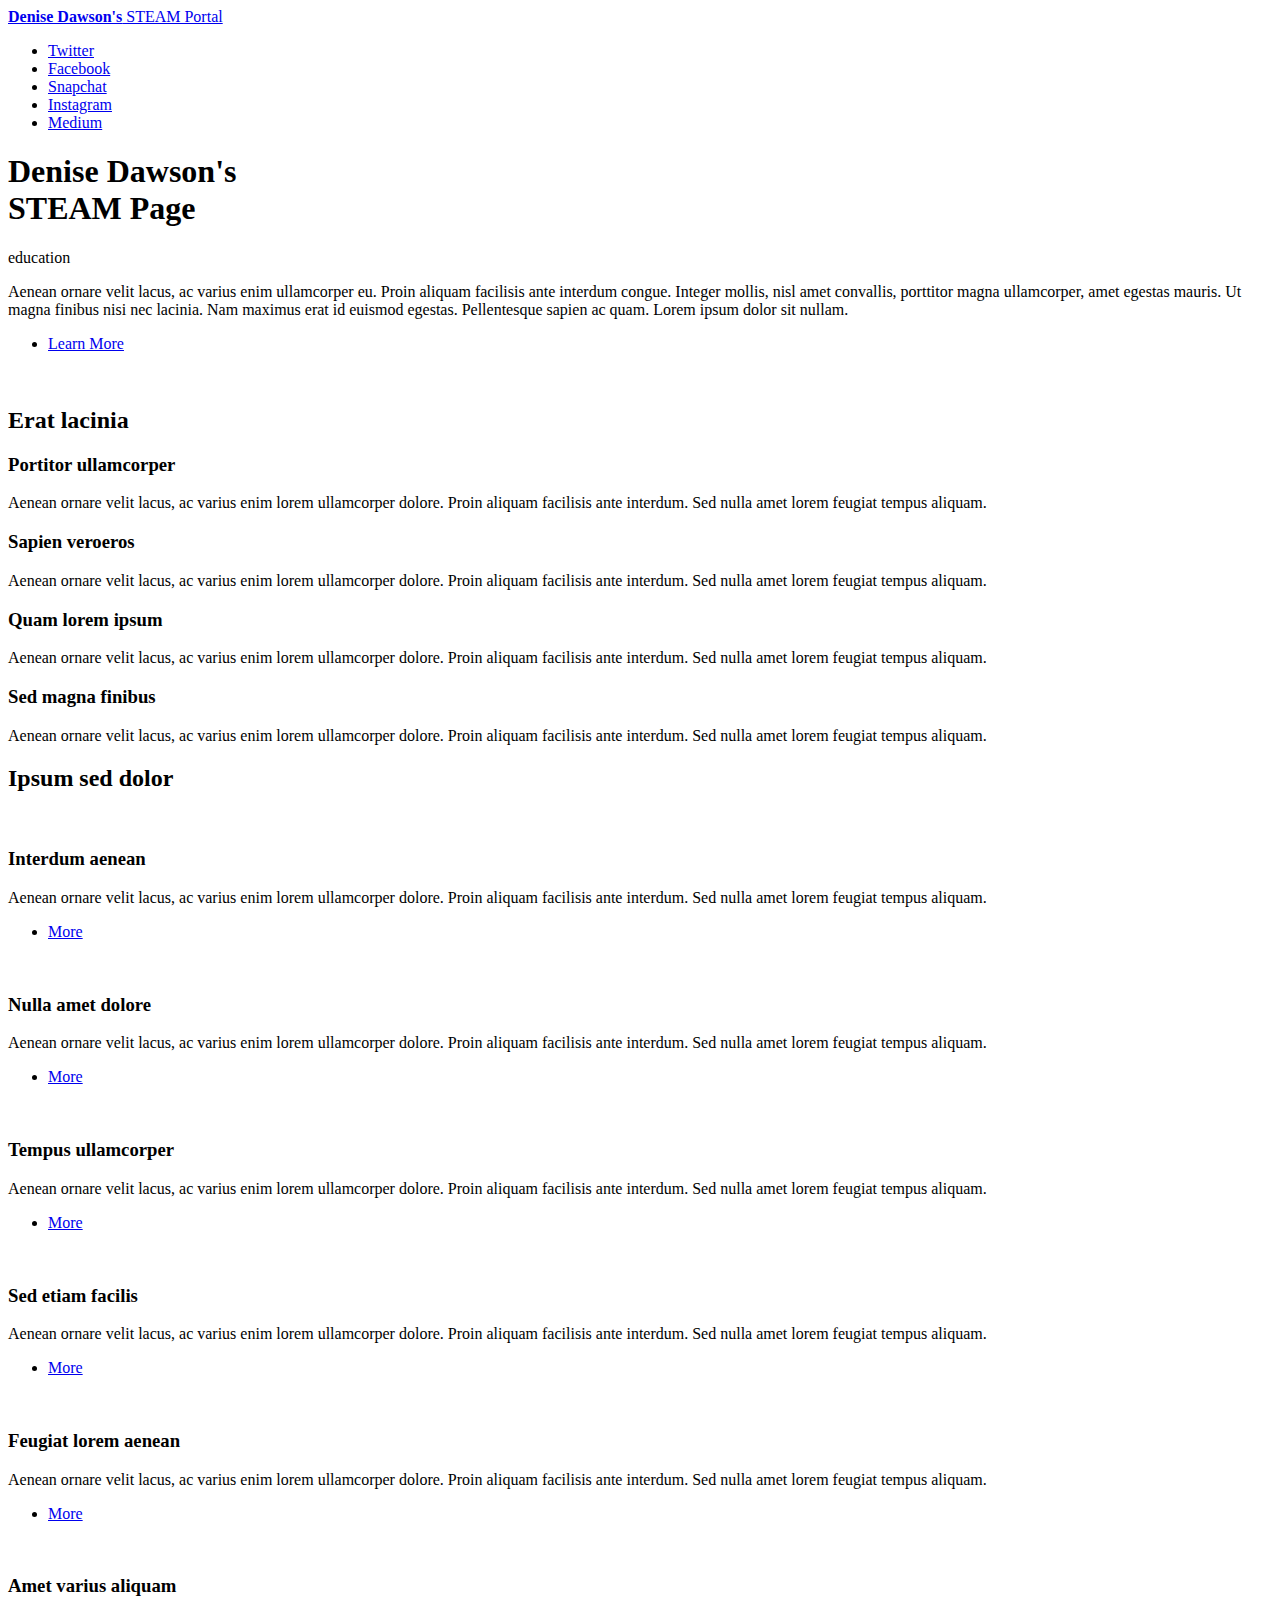
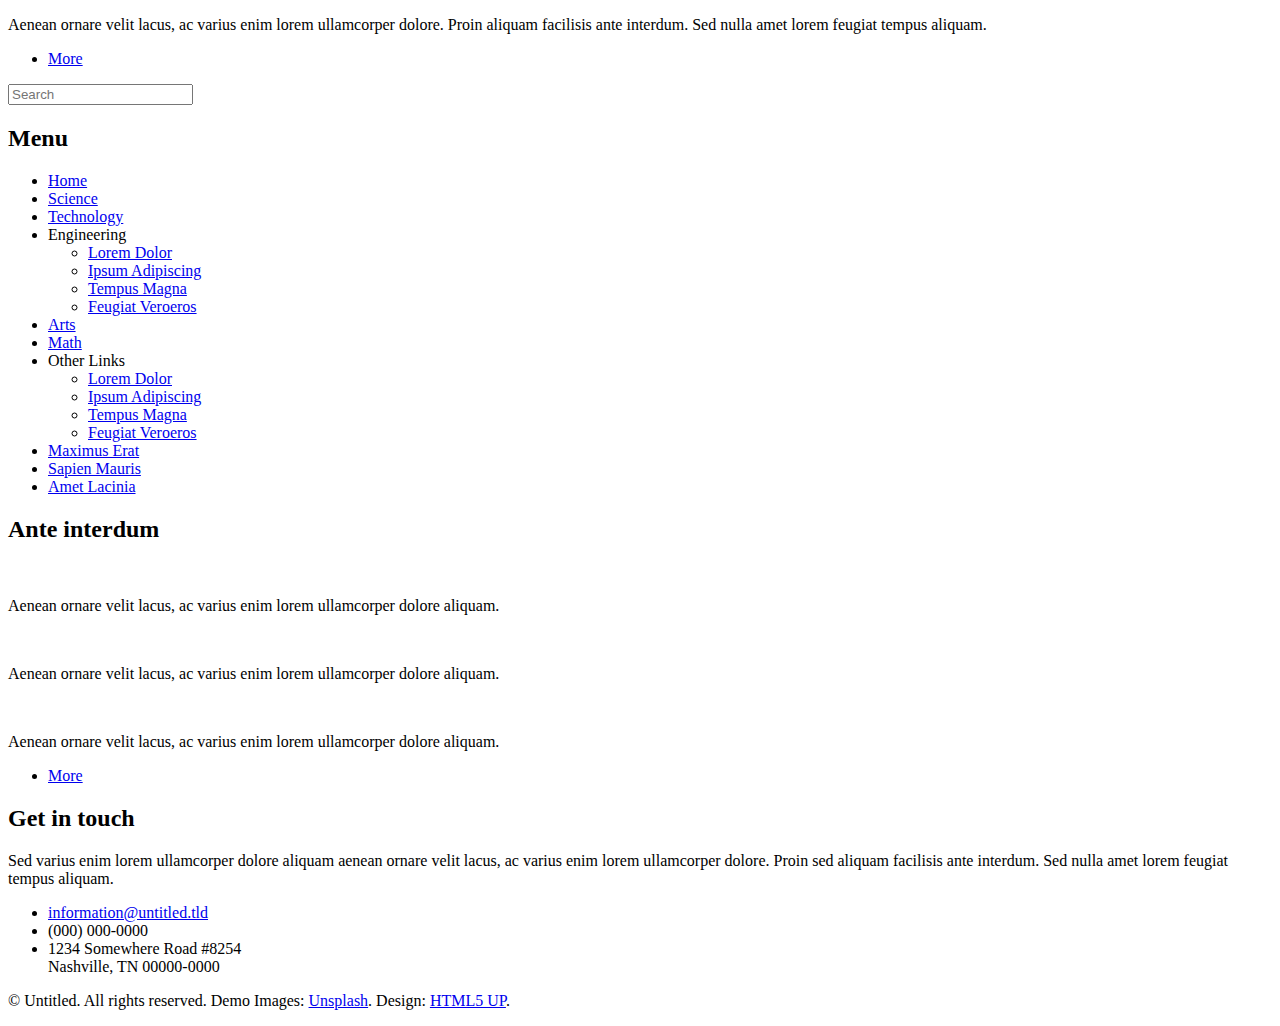
==== index.html @ d497bf51 "Add files via upload" ====
<!DOCTYPE HTML>
<!--
	Editorial by HTML5 UP
	html5up.net | @ajlkn
	Free for personal and commercial use under the CCA 3.0 license (html5up.net/license)
-->
<html>
	<head>
		<title>STEAM Learning Center</title>
		<meta charset="utf-8" />
		<meta name="viewport" content="width=device-width, initial-scale=1, user-scalable=no" />
		<link rel="stylesheet" href="assets/css/main.css" />
	</head>
	<body class="is-preload">

		<!-- Wrapper -->
			<div id="wrapper">

				<!-- Main -->
					<div id="main">
						<div class="inner">

							<!-- Header -->
								<header id="header">
									<a href="index.html" class="logo"><strong>Denise Dawson's</strong> STEAM Portal</a>
									<ul class="icons">
										<li><a href="#" class="icon brands fa-twitter"><span class="label">Twitter</span></a></li>
										<li><a href="#" class="icon brands fa-facebook-f"><span class="label">Facebook</span></a></li>
										<li><a href="#" class="icon brands fa-snapchat-ghost"><span class="label">Snapchat</span></a></li>
										<li><a href="#" class="icon brands fa-instagram"><span class="label">Instagram</span></a></li>
										<li><a href="#" class="icon brands fa-medium-m"><span class="label">Medium</span></a></li>
									</ul>
								</header>

							<!-- Banner -->
								<section id="banner">
									<div class="content">
										<header>
											<h1>Denise Dawson's<br />
											STEAM Page</h1>
											<p>education</p>
										</header>
										<p>Aenean ornare velit lacus, ac varius enim ullamcorper eu. Proin aliquam facilisis ante interdum congue. Integer mollis, nisl amet convallis, porttitor magna ullamcorper, amet egestas mauris. Ut magna finibus nisi nec lacinia. Nam maximus erat id euismod egestas. Pellentesque sapien ac quam. Lorem ipsum dolor sit nullam.</p>
										<ul class="actions">
											<li><a href="#" class="button big">Learn More</a></li>
										</ul>
									</div>
									<span class="image object">
										<img src="images/pic10.jpg" alt="" />
									</span>
								</section>

							<!-- Section -->
								<section>
									<header class="major">
										<h2>Erat lacinia</h2>
									</header>
									<div class="features">
										<article>
											<span class="icon fa-gem"></span>
											<div class="content">
												<h3>Portitor ullamcorper</h3>
												<p>Aenean ornare velit lacus, ac varius enim lorem ullamcorper dolore. Proin aliquam facilisis ante interdum. Sed nulla amet lorem feugiat tempus aliquam.</p>
											</div>
										</article>
										<article>
											<span class="icon solid fa-paper-plane"></span>
											<div class="content">
												<h3>Sapien veroeros</h3>
												<p>Aenean ornare velit lacus, ac varius enim lorem ullamcorper dolore. Proin aliquam facilisis ante interdum. Sed nulla amet lorem feugiat tempus aliquam.</p>
											</div>
										</article>
										<article>
											<span class="icon solid fa-rocket"></span>
											<div class="content">
												<h3>Quam lorem ipsum</h3>
												<p>Aenean ornare velit lacus, ac varius enim lorem ullamcorper dolore. Proin aliquam facilisis ante interdum. Sed nulla amet lorem feugiat tempus aliquam.</p>
											</div>
										</article>
										<article>
											<span class="icon solid fa-signal"></span>
											<div class="content">
												<h3>Sed magna finibus</h3>
												<p>Aenean ornare velit lacus, ac varius enim lorem ullamcorper dolore. Proin aliquam facilisis ante interdum. Sed nulla amet lorem feugiat tempus aliquam.</p>
											</div>
										</article>
									</div>
								</section>

							<!-- Section -->
								<section>
									<header class="major">
										<h2>Ipsum sed dolor</h2>
									</header>
									<div class="posts">
										<article>
											<a href="#" class="image"><img src="images/pic01.jpg" alt="" /></a>
											<h3>Interdum aenean</h3>
											<p>Aenean ornare velit lacus, ac varius enim lorem ullamcorper dolore. Proin aliquam facilisis ante interdum. Sed nulla amet lorem feugiat tempus aliquam.</p>
											<ul class="actions">
												<li><a href="#" class="button">More</a></li>
											</ul>
										</article>
										<article>
											<a href="#" class="image"><img src="images/pic02.jpg" alt="" /></a>
											<h3>Nulla amet dolore</h3>
											<p>Aenean ornare velit lacus, ac varius enim lorem ullamcorper dolore. Proin aliquam facilisis ante interdum. Sed nulla amet lorem feugiat tempus aliquam.</p>
											<ul class="actions">
												<li><a href="#" class="button">More</a></li>
											</ul>
										</article>
										<article>
											<a href="#" class="image"><img src="images/pic03.jpg" alt="" /></a>
											<h3>Tempus ullamcorper</h3>
											<p>Aenean ornare velit lacus, ac varius enim lorem ullamcorper dolore. Proin aliquam facilisis ante interdum. Sed nulla amet lorem feugiat tempus aliquam.</p>
											<ul class="actions">
												<li><a href="#" class="button">More</a></li>
											</ul>
										</article>
										<article>
											<a href="#" class="image"><img src="images/pic04.jpg" alt="" /></a>
											<h3>Sed etiam facilis</h3>
											<p>Aenean ornare velit lacus, ac varius enim lorem ullamcorper dolore. Proin aliquam facilisis ante interdum. Sed nulla amet lorem feugiat tempus aliquam.</p>
											<ul class="actions">
												<li><a href="#" class="button">More</a></li>
											</ul>
										</article>
										<article>
											<a href="#" class="image"><img src="images/pic05.jpg" alt="" /></a>
											<h3>Feugiat lorem aenean</h3>
											<p>Aenean ornare velit lacus, ac varius enim lorem ullamcorper dolore. Proin aliquam facilisis ante interdum. Sed nulla amet lorem feugiat tempus aliquam.</p>
											<ul class="actions">
												<li><a href="#" class="button">More</a></li>
											</ul>
										</article>
										<article>
											<a href="#" class="image"><img src="images/pic06.jpg" alt="" /></a>
											<h3>Amet varius aliquam</h3>
											<p>Aenean ornare velit lacus, ac varius enim lorem ullamcorper dolore. Proin aliquam facilisis ante interdum. Sed nulla amet lorem feugiat tempus aliquam.</p>
											<ul class="actions">
												<li><a href="#" class="button">More</a></li>
											</ul>
										</article>
									</div>
								</section>

						</div>
					</div>

				<!-- Sidebar -->
					<div id="sidebar">
						<div class="inner">

							<!-- Search -->
								<section id="search" class="alt">
									<form method="post" action="#">
										<input type="text" name="query" id="query" placeholder="Search" />
									</form>
								</section>

							<!-- Menu -->
								<nav id="menu">
									<header class="major">
										<h2>Menu</h2>
									</header>
									<ul>
										<li><a href="index.html">Home</a></li>
										<li><a href="generic.html">Science</a></li>
										<li><a href="elements.html">Technology</a></li>
										<li>
											<span class="opener">Engineering</span>
											<ul>
												<li><a href="#">Lorem Dolor</a></li>
												<li><a href="#">Ipsum Adipiscing</a></li>
												<li><a href="#">Tempus Magna</a></li>
												<li><a href="#">Feugiat Veroeros</a></li>
											</ul>
										</li>
										<li><a href="#">Arts</a></li>
										<li><a href="#">Math</a></li>
										<li>
											<span class="opener">Other Links</span>
											<ul>
												<li><a href="#">Lorem Dolor</a></li>
												<li><a href="#">Ipsum Adipiscing</a></li>
												<li><a href="#">Tempus Magna</a></li>
												<li><a href="#">Feugiat Veroeros</a></li>
											</ul>
										</li>
										<li><a href="#">Maximus Erat</a></li>
										<li><a href="#">Sapien Mauris</a></li>
										<li><a href="#">Amet Lacinia</a></li>
									</ul>
								</nav>

							<!-- Section -->
								<section>
									<header class="major">
										<h2>Ante interdum</h2>
									</header>
									<div class="mini-posts">
										<article>
											<a href="#" class="image"><img src="images/pic07.jpg" alt="" /></a>
											<p>Aenean ornare velit lacus, ac varius enim lorem ullamcorper dolore aliquam.</p>
										</article>
										<article>
											<a href="#" class="image"><img src="images/pic08.jpg" alt="" /></a>
											<p>Aenean ornare velit lacus, ac varius enim lorem ullamcorper dolore aliquam.</p>
										</article>
										<article>
											<a href="#" class="image"><img src="images/pic09.jpg" alt="" /></a>
											<p>Aenean ornare velit lacus, ac varius enim lorem ullamcorper dolore aliquam.</p>
										</article>
									</div>
									<ul class="actions">
										<li><a href="#" class="button">More</a></li>
									</ul>
								</section>

							<!-- Section -->
								<section>
									<header class="major">
										<h2>Get in touch</h2>
									</header>
									<p>Sed varius enim lorem ullamcorper dolore aliquam aenean ornare velit lacus, ac varius enim lorem ullamcorper dolore. Proin sed aliquam facilisis ante interdum. Sed nulla amet lorem feugiat tempus aliquam.</p>
									<ul class="contact">
										<li class="icon solid fa-envelope"><a href="#">information@untitled.tld</a></li>
										<li class="icon solid fa-phone">(000) 000-0000</li>
										<li class="icon solid fa-home">1234 Somewhere Road #8254<br />
										Nashville, TN 00000-0000</li>
									</ul>
								</section>

							<!-- Footer -->
								<footer id="footer">
									<p class="copyright">&copy; Untitled. All rights reserved. Demo Images: <a href="https://unsplash.com">Unsplash</a>. Design: <a href="https://html5up.net">HTML5 UP</a>.</p>
								</footer>

						</div>
					</div>

			</div>

		<!-- Scripts -->
			<script src="assets/js/jquery.min.js"></script>
			<script src="assets/js/browser.min.js"></script>
			<script src="assets/js/breakpoints.min.js"></script>
			<script src="assets/js/util.js"></script>
			<script src="assets/js/main.js"></script>

	</body>
</html>
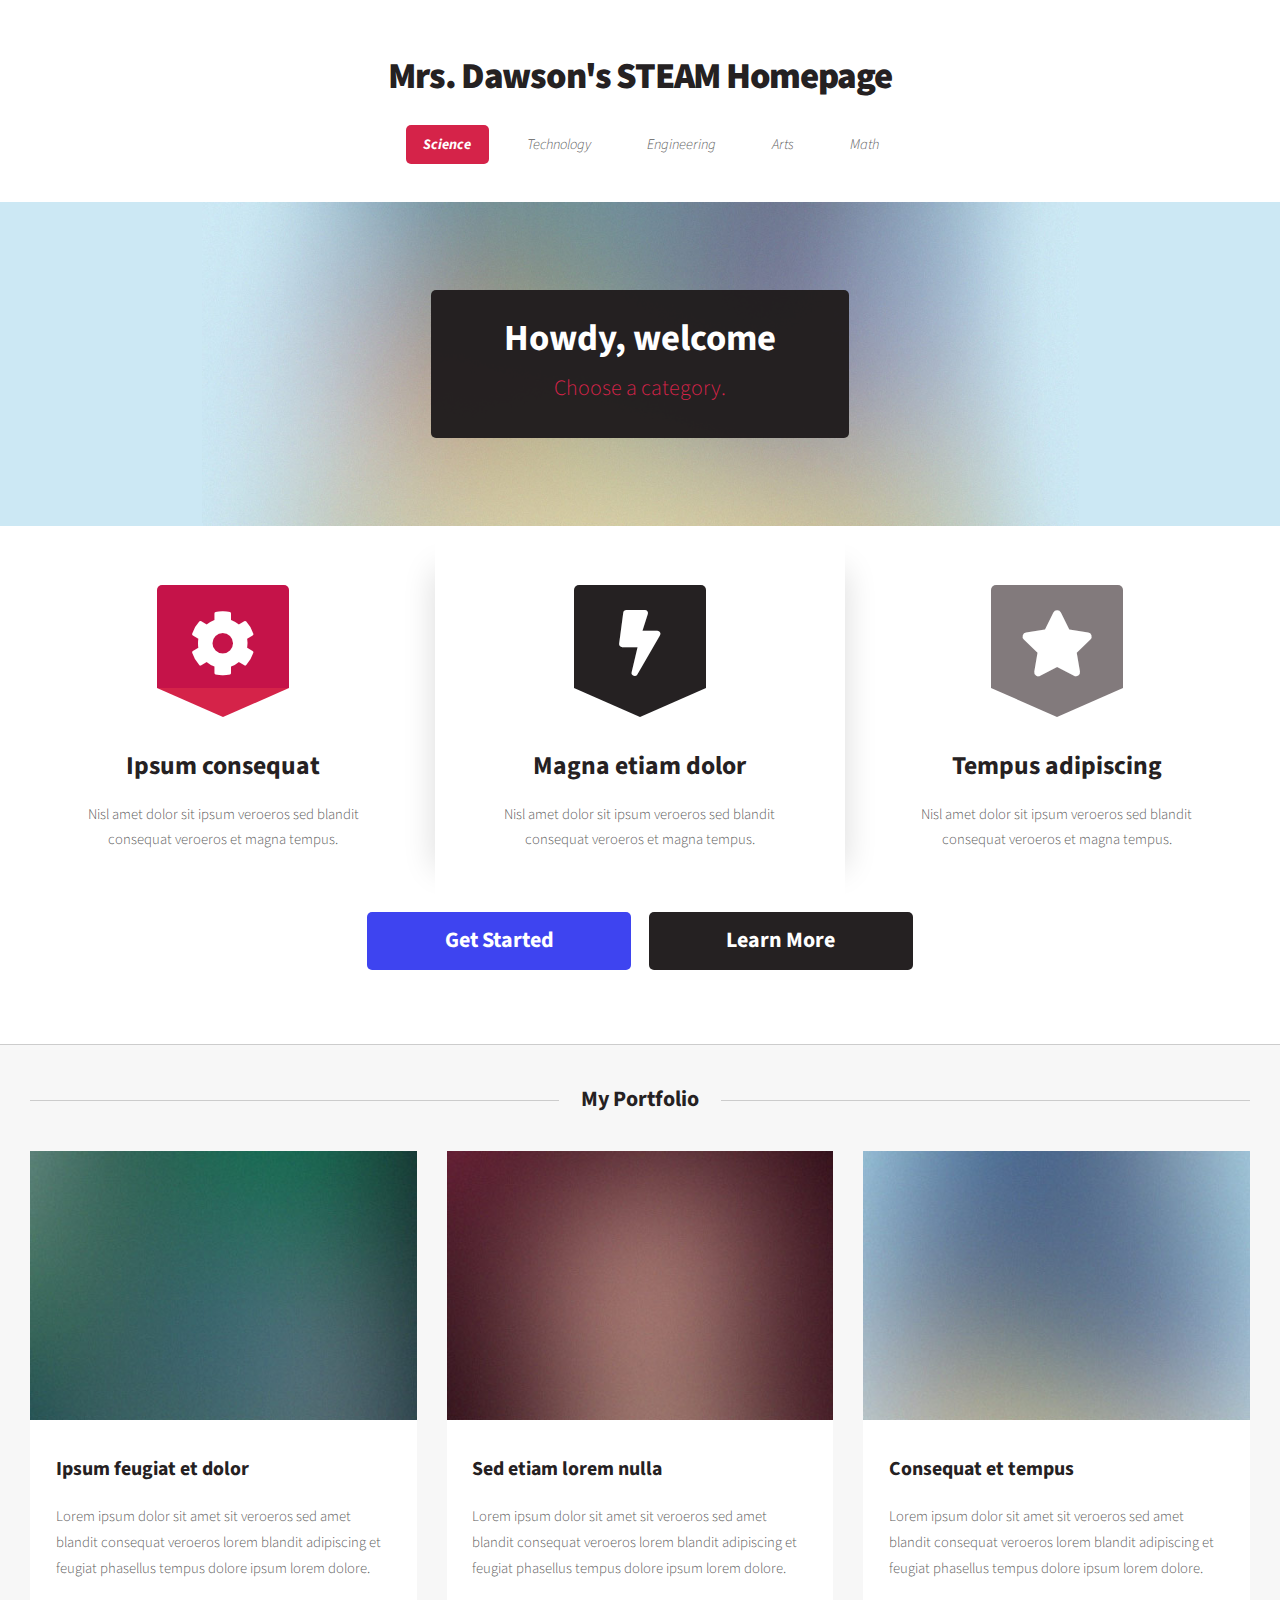
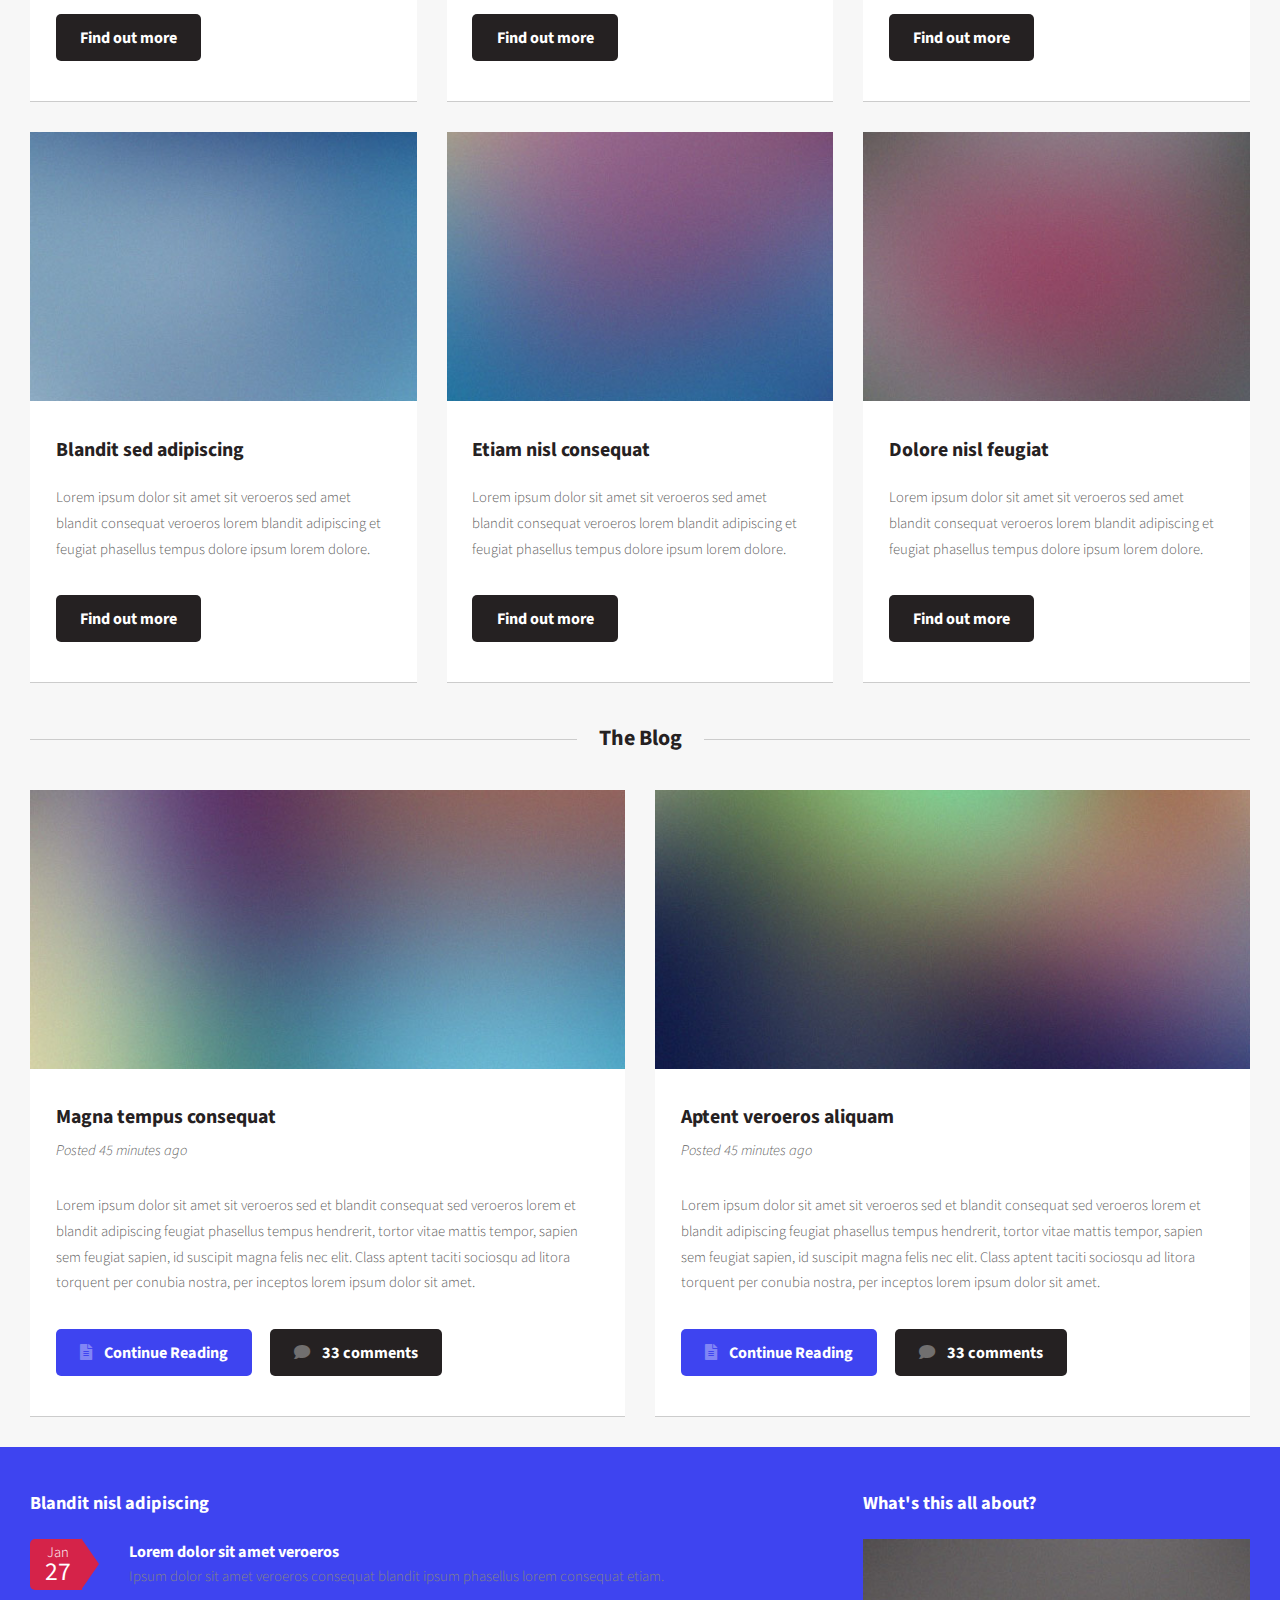
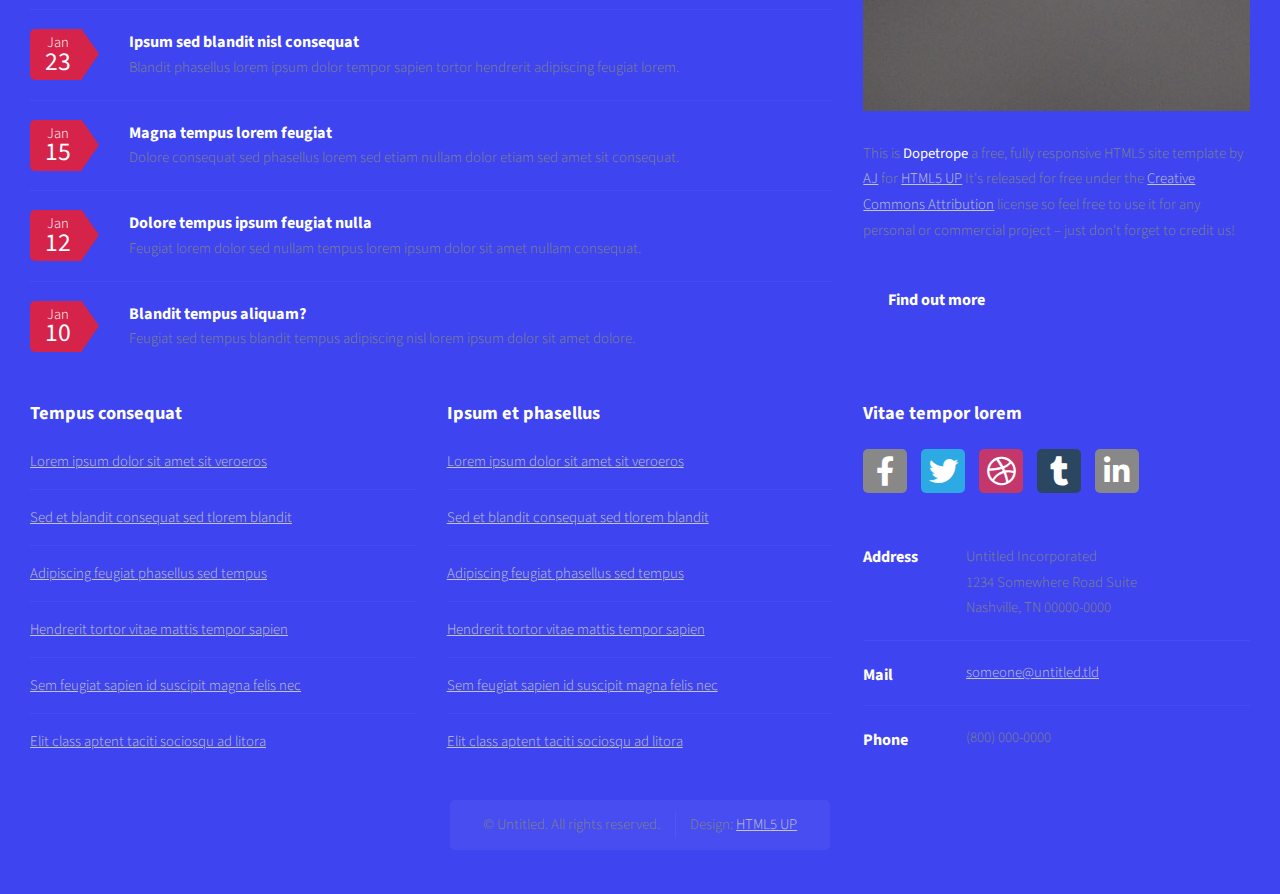
==== commit d71c97f2: "initial commit" ====
--- a/index.html
+++ b/index.html
@@ -1,248 +1,388 @@
 <!DOCTYPE HTML>
 <!--
-	Editorial by HTML5 UP
+	Dopetrope by HTML5 UP
 	html5up.net | @ajlkn
 	Free for personal and commercial use under the CCA 3.0 license (html5up.net/license)
 -->
 <html>
 	<head>
-		<title>STEAM Learning Center</title>
+		<title>Mrs. Dawson's STEAM Page</title>
 		<meta charset="utf-8" />
 		<meta name="viewport" content="width=device-width, initial-scale=1, user-scalable=no" />
 		<link rel="stylesheet" href="assets/css/main.css" />
 	</head>
-	<body class="is-preload">
-
-		<!-- Wrapper -->
-			<div id="wrapper">
-
-				<!-- Main -->
-					<div id="main">
-						<div class="inner">
-
-							<!-- Header -->
-								<header id="header">
-									<a href="index.html" class="logo"><strong>Denise Dawson's</strong> STEAM Portal</a>
-									<ul class="icons">
-										<li><a href="#" class="icon brands fa-twitter"><span class="label">Twitter</span></a></li>
-										<li><a href="#" class="icon brands fa-facebook-f"><span class="label">Facebook</span></a></li>
-										<li><a href="#" class="icon brands fa-snapchat-ghost"><span class="label">Snapchat</span></a></li>
-										<li><a href="#" class="icon brands fa-instagram"><span class="label">Instagram</span></a></li>
-										<li><a href="#" class="icon brands fa-medium-m"><span class="label">Medium</span></a></li>
-									</ul>
-								</header>
-
-							<!-- Banner -->
-								<section id="banner">
-									<div class="content">
+	<body class="homepage is-preload">
+		<div id="page-wrapper">
+
+			<!-- Header -->
+				<section id="header">
+
+					<!-- Logo -->
+						<h1><a href="index.html">Mrs. Dawson's STEAM Homepage</a></h1>
+
+					<!-- Nav -->
+						<nav id="nav">
+							<ul>
+								<li class="current"><a href="index.html">Science</a></li>
+								<li>
+									<a href="#">Technology</a>
+									<ul>
+										<li><a href="#">Lorem ipsum dolor</a></li>
+										<li><a href="#">Magna phasellus</a></li>
+										<li><a href="#">Etiam dolore nisl</a></li>
+										<li>
+											<a href="#">Phasellus consequat</a>
+											<ul>
+												<li><a href="#">Magna phasellus</a></li>
+												<li><a href="#">Etiam dolore nisl</a></li>
+												<li><a href="#">Veroeros feugiat</a></li>
+												<li><a href="#">Nisl sed aliquam</a></li>
+												<li><a href="#">Dolore adipiscing</a></li>
+											</ul>
+										</li>
+										<li><a href="#">Veroeros feugiat</a></li>
+									</ul>
+								</li>
+								<li><a href="left-sidebar.html">Engineering</a></li>
+								<li><a href="right-sidebar.html">Arts</a></li>
+								<li><a href="no-sidebar.html">Math</a></li>
+							</ul>
+						</nav>
+
+					<!-- Banner -->
+						<section id="banner">
+							<header>
+								<h2>Howdy, welcome</h2>
+								<p>Choose a category.</p>
+							</header>
+						</section>
+
+					<!-- Intro -->
+						<section id="intro" class="container">
+							<div class="row">
+								<div class="col-4 col-12-medium">
+									<section class="first">
+										<i class="icon solid featured fa-cog"></i>
 										<header>
-											<h1>Denise Dawson's<br />
-											STEAM Page</h1>
-											<p>education</p>
-										</header>
-										<p>Aenean ornare velit lacus, ac varius enim ullamcorper eu. Proin aliquam facilisis ante interdum congue. Integer mollis, nisl amet convallis, porttitor magna ullamcorper, amet egestas mauris. Ut magna finibus nisi nec lacinia. Nam maximus erat id euismod egestas. Pellentesque sapien ac quam. Lorem ipsum dolor sit nullam.</p>
+											<h2>Ipsum consequat</h2>
+										</header>
+										<p>Nisl amet dolor sit ipsum veroeros sed blandit consequat veroeros et magna tempus.</p>
+									</section>
+								</div>
+								<div class="col-4 col-12-medium">
+									<section class="middle">
+										<i class="icon solid featured alt fa-bolt"></i>
+										<header>
+											<h2>Magna etiam dolor</h2>
+										</header>
+										<p>Nisl amet dolor sit ipsum veroeros sed blandit consequat veroeros et magna tempus.</p>
+									</section>
+								</div>
+								<div class="col-4 col-12-medium">
+									<section class="last">
+										<i class="icon solid featured alt2 fa-star"></i>
+										<header>
+											<h2>Tempus adipiscing</h2>
+										</header>
+										<p>Nisl amet dolor sit ipsum veroeros sed blandit consequat veroeros et magna tempus.</p>
+									</section>
+								</div>
+							</div>
+							<footer>
+								<ul class="actions">
+									<li><a href="#" class="button large">Get Started</a></li>
+									<li><a href="#" class="button alt large">Learn More</a></li>
+								</ul>
+							</footer>
+						</section>
+
+				</section>
+
+			<!-- Main -->
+				<section id="main">
+					<div class="container">
+						<div class="row">
+							<div class="col-12">
+
+								<!-- Portfolio -->
+									<section>
+										<header class="major">
+											<h2>My Portfolio</h2>
+										</header>
+										<div class="row">
+											<div class="col-4 col-6-medium col-12-small">
+												<section class="box">
+													<a href="#" class="image featured"><img src="images/pic02.jpg" alt="" /></a>
+													<header>
+														<h3>Ipsum feugiat et dolor</h3>
+													</header>
+													<p>Lorem ipsum dolor sit amet sit veroeros sed amet blandit consequat veroeros lorem blandit adipiscing et feugiat phasellus tempus dolore ipsum lorem dolore.</p>
+													<footer>
+														<ul class="actions">
+															<li><a href="#" class="button alt">Find out more</a></li>
+														</ul>
+													</footer>
+												</section>
+											</div>
+											<div class="col-4 col-6-medium col-12-small">
+												<section class="box">
+													<a href="#" class="image featured"><img src="images/pic03.jpg" alt="" /></a>
+													<header>
+														<h3>Sed etiam lorem nulla</h3>
+													</header>
+													<p>Lorem ipsum dolor sit amet sit veroeros sed amet blandit consequat veroeros lorem blandit adipiscing et feugiat phasellus tempus dolore ipsum lorem dolore.</p>
+													<footer>
+														<ul class="actions">
+															<li><a href="#" class="button alt">Find out more</a></li>
+														</ul>
+													</footer>
+												</section>
+											</div>
+											<div class="col-4 col-6-medium col-12-small">
+												<section class="box">
+													<a href="#" class="image featured"><img src="images/pic04.jpg" alt="" /></a>
+													<header>
+														<h3>Consequat et tempus</h3>
+													</header>
+													<p>Lorem ipsum dolor sit amet sit veroeros sed amet blandit consequat veroeros lorem blandit adipiscing et feugiat phasellus tempus dolore ipsum lorem dolore.</p>
+													<footer>
+														<ul class="actions">
+															<li><a href="#" class="button alt">Find out more</a></li>
+														</ul>
+													</footer>
+												</section>
+											</div>
+											<div class="col-4 col-6-medium col-12-small">
+												<section class="box">
+													<a href="#" class="image featured"><img src="images/pic05.jpg" alt="" /></a>
+													<header>
+														<h3>Blandit sed adipiscing</h3>
+													</header>
+													<p>Lorem ipsum dolor sit amet sit veroeros sed amet blandit consequat veroeros lorem blandit adipiscing et feugiat phasellus tempus dolore ipsum lorem dolore.</p>
+													<footer>
+														<ul class="actions">
+															<li><a href="#" class="button alt">Find out more</a></li>
+														</ul>
+													</footer>
+												</section>
+											</div>
+											<div class="col-4 col-6-medium col-12-small">
+												<section class="box">
+													<a href="#" class="image featured"><img src="images/pic06.jpg" alt="" /></a>
+													<header>
+														<h3>Etiam nisl consequat</h3>
+													</header>
+													<p>Lorem ipsum dolor sit amet sit veroeros sed amet blandit consequat veroeros lorem blandit adipiscing et feugiat phasellus tempus dolore ipsum lorem dolore.</p>
+													<footer>
+														<ul class="actions">
+															<li><a href="#" class="button alt">Find out more</a></li>
+														</ul>
+													</footer>
+												</section>
+											</div>
+											<div class="col-4 col-6-medium col-12-small">
+												<section class="box">
+													<a href="#" class="image featured"><img src="images/pic07.jpg" alt="" /></a>
+													<header>
+														<h3>Dolore nisl feugiat</h3>
+													</header>
+													<p>Lorem ipsum dolor sit amet sit veroeros sed amet blandit consequat veroeros lorem blandit adipiscing et feugiat phasellus tempus dolore ipsum lorem dolore.</p>
+													<footer>
+														<ul class="actions">
+															<li><a href="#" class="button alt">Find out more</a></li>
+														</ul>
+													</footer>
+												</section>
+											</div>
+										</div>
+									</section>
+
+							</div>
+							<div class="col-12">
+
+								<!-- Blog -->
+									<section>
+										<header class="major">
+											<h2>The Blog</h2>
+										</header>
+										<div class="row">
+											<div class="col-6 col-12-small">
+												<section class="box">
+													<a href="#" class="image featured"><img src="images/pic08.jpg" alt="" /></a>
+													<header>
+														<h3>Magna tempus consequat</h3>
+														<p>Posted 45 minutes ago</p>
+													</header>
+													<p>Lorem ipsum dolor sit amet sit veroeros sed et blandit consequat sed veroeros lorem et blandit adipiscing feugiat phasellus tempus hendrerit, tortor vitae mattis tempor, sapien sem feugiat sapien, id suscipit magna felis nec elit. Class aptent taciti sociosqu ad litora torquent per conubia nostra, per inceptos lorem ipsum dolor sit amet.</p>
+													<footer>
+														<ul class="actions">
+															<li><a href="#" class="button icon solid fa-file-alt">Continue Reading</a></li>
+															<li><a href="#" class="button alt icon solid fa-comment">33 comments</a></li>
+														</ul>
+													</footer>
+												</section>
+											</div>
+											<div class="col-6 col-12-small">
+												<section class="box">
+													<a href="#" class="image featured"><img src="images/pic09.jpg" alt="" /></a>
+													<header>
+														<h3>Aptent veroeros aliquam</h3>
+														<p>Posted 45 minutes ago</p>
+													</header>
+													<p>Lorem ipsum dolor sit amet sit veroeros sed et blandit consequat sed veroeros lorem et blandit adipiscing feugiat phasellus tempus hendrerit, tortor vitae mattis tempor, sapien sem feugiat sapien, id suscipit magna felis nec elit. Class aptent taciti sociosqu ad litora torquent per conubia nostra, per inceptos lorem ipsum dolor sit amet.</p>
+													<footer>
+														<ul class="actions">
+															<li><a href="#" class="button icon solid fa-file-alt">Continue Reading</a></li>
+															<li><a href="#" class="button alt icon solid fa-comment">33 comments</a></li>
+														</ul>
+													</footer>
+												</section>
+											</div>
+										</div>
+									</section>
+
+							</div>
+						</div>
+					</div>
+				</section>
+
+			<!-- Footer -->
+				<section id="footer">
+					<div class="container">
+						<div class="row">
+							<div class="col-8 col-12-medium">
+								<section>
+									<header>
+										<h2>Blandit nisl adipiscing</h2>
+									</header>
+									<ul class="dates">
+										<li>
+											<span class="date">Jan <strong>27</strong></span>
+											<h3><a href="#">Lorem dolor sit amet veroeros</a></h3>
+											<p>Ipsum dolor sit amet veroeros consequat blandit ipsum phasellus lorem consequat etiam.</p>
+										</li>
+										<li>
+											<span class="date">Jan <strong>23</strong></span>
+											<h3><a href="#">Ipsum sed blandit nisl consequat</a></h3>
+											<p>Blandit phasellus lorem ipsum dolor tempor sapien tortor hendrerit adipiscing feugiat lorem.</p>
+										</li>
+										<li>
+											<span class="date">Jan <strong>15</strong></span>
+											<h3><a href="#">Magna tempus lorem feugiat</a></h3>
+											<p>Dolore consequat sed phasellus lorem sed etiam nullam dolor etiam sed amet sit consequat.</p>
+										</li>
+										<li>
+											<span class="date">Jan <strong>12</strong></span>
+											<h3><a href="#">Dolore tempus ipsum feugiat nulla</a></h3>
+											<p>Feugiat lorem dolor sed nullam tempus lorem ipsum dolor sit amet nullam consequat.</p>
+										</li>
+										<li>
+											<span class="date">Jan <strong>10</strong></span>
+											<h3><a href="#">Blandit tempus aliquam?</a></h3>
+											<p>Feugiat sed tempus blandit tempus adipiscing nisl lorem ipsum dolor sit amet dolore.</p>
+										</li>
+									</ul>
+								</section>
+							</div>
+							<div class="col-4 col-12-medium">
+								<section>
+									<header>
+										<h2>What's this all about?</h2>
+									</header>
+									<a href="#" class="image featured"><img src="images/pic10.jpg" alt="" /></a>
+									<p>
+										This is <strong>Dopetrope</strong> a free, fully responsive HTML5 site template by
+										<a href="http://twitter.com/ajlkn">AJ</a> for <a href="http://html5up.net/">HTML5 UP</a> It's released for free under
+										the <a href="http://html5up.net/license/">Creative Commons Attribution</a> license so feel free to use it for any personal or commercial project &ndash; just don't forget to credit us!
+									</p>
+									<footer>
 										<ul class="actions">
-											<li><a href="#" class="button big">Learn More</a></li>
+											<li><a href="#" class="button">Find out more</a></li>
+										</ul>
+									</footer>
+								</section>
+							</div>
+							<div class="col-4 col-6-medium col-12-small">
+								<section>
+									<header>
+										<h2>Tempus consequat</h2>
+									</header>
+									<ul class="divided">
+										<li><a href="#">Lorem ipsum dolor sit amet sit veroeros</a></li>
+										<li><a href="#">Sed et blandit consequat sed tlorem blandit</a></li>
+										<li><a href="#">Adipiscing feugiat phasellus sed tempus</a></li>
+										<li><a href="#">Hendrerit tortor vitae mattis tempor sapien</a></li>
+										<li><a href="#">Sem feugiat sapien id suscipit magna felis nec</a></li>
+										<li><a href="#">Elit class aptent taciti sociosqu ad litora</a></li>
+									</ul>
+								</section>
+							</div>
+							<div class="col-4 col-6-medium col-12-small">
+								<section>
+									<header>
+										<h2>Ipsum et phasellus</h2>
+									</header>
+									<ul class="divided">
+										<li><a href="#">Lorem ipsum dolor sit amet sit veroeros</a></li>
+										<li><a href="#">Sed et blandit consequat sed tlorem blandit</a></li>
+										<li><a href="#">Adipiscing feugiat phasellus sed tempus</a></li>
+										<li><a href="#">Hendrerit tortor vitae mattis tempor sapien</a></li>
+										<li><a href="#">Sem feugiat sapien id suscipit magna felis nec</a></li>
+										<li><a href="#">Elit class aptent taciti sociosqu ad litora</a></li>
+									</ul>
+								</section>
+							</div>
+							<div class="col-4 col-12-medium">
+								<section>
+									<header>
+										<h2>Vitae tempor lorem</h2>
+									</header>
+									<ul class="social">
+										<li><a class="icon brands fa-facebook-f" href="#"><span class="label">Facebook</span></a></li>
+										<li><a class="icon brands fa-twitter" href="#"><span class="label">Twitter</span></a></li>
+										<li><a class="icon brands fa-dribbble" href="#"><span class="label">Dribbble</span></a></li>
+										<li><a class="icon brands fa-tumblr" href="#"><span class="label">Tumblr</span></a></li>
+										<li><a class="icon brands fa-linkedin-in" href="#"><span class="label">LinkedIn</span></a></li>
+									</ul>
+									<ul class="contact">
+										<li>
+											<h3>Address</h3>
+											<p>
+												Untitled Incorporated<br />
+												1234 Somewhere Road Suite<br />
+												Nashville, TN 00000-0000
+											</p>
+										</li>
+										<li>
+											<h3>Mail</h3>
+											<p><a href="#">someone@untitled.tld</a></p>
+										</li>
+										<li>
+											<h3>Phone</h3>
+											<p>(800) 000-0000</p>
+										</li>
+									</ul>
+								</section>
+							</div>
+							<div class="col-12">
+
+								<!-- Copyright -->
+									<div id="copyright">
+										<ul class="links">
+											<li>&copy; Untitled. All rights reserved.</li><li>Design: <a href="http://html5up.net">HTML5 UP</a></li>
 										</ul>
 									</div>
-									<span class="image object">
-										<img src="images/pic10.jpg" alt="" />
-									</span>
-								</section>
-
-							<!-- Section -->
-								<section>
-									<header class="major">
-										<h2>Erat lacinia</h2>
-									</header>
-									<div class="features">
-										<article>
-											<span class="icon fa-gem"></span>
-											<div class="content">
-												<h3>Portitor ullamcorper</h3>
-												<p>Aenean ornare velit lacus, ac varius enim lorem ullamcorper dolore. Proin aliquam facilisis ante interdum. Sed nulla amet lorem feugiat tempus aliquam.</p>
-											</div>
-										</article>
-										<article>
-											<span class="icon solid fa-paper-plane"></span>
-											<div class="content">
-												<h3>Sapien veroeros</h3>
-												<p>Aenean ornare velit lacus, ac varius enim lorem ullamcorper dolore. Proin aliquam facilisis ante interdum. Sed nulla amet lorem feugiat tempus aliquam.</p>
-											</div>
-										</article>
-										<article>
-											<span class="icon solid fa-rocket"></span>
-											<div class="content">
-												<h3>Quam lorem ipsum</h3>
-												<p>Aenean ornare velit lacus, ac varius enim lorem ullamcorper dolore. Proin aliquam facilisis ante interdum. Sed nulla amet lorem feugiat tempus aliquam.</p>
-											</div>
-										</article>
-										<article>
-											<span class="icon solid fa-signal"></span>
-											<div class="content">
-												<h3>Sed magna finibus</h3>
-												<p>Aenean ornare velit lacus, ac varius enim lorem ullamcorper dolore. Proin aliquam facilisis ante interdum. Sed nulla amet lorem feugiat tempus aliquam.</p>
-											</div>
-										</article>
-									</div>
-								</section>
-
-							<!-- Section -->
-								<section>
-									<header class="major">
-										<h2>Ipsum sed dolor</h2>
-									</header>
-									<div class="posts">
-										<article>
-											<a href="#" class="image"><img src="images/pic01.jpg" alt="" /></a>
-											<h3>Interdum aenean</h3>
-											<p>Aenean ornare velit lacus, ac varius enim lorem ullamcorper dolore. Proin aliquam facilisis ante interdum. Sed nulla amet lorem feugiat tempus aliquam.</p>
-											<ul class="actions">
-												<li><a href="#" class="button">More</a></li>
-											</ul>
-										</article>
-										<article>
-											<a href="#" class="image"><img src="images/pic02.jpg" alt="" /></a>
-											<h3>Nulla amet dolore</h3>
-											<p>Aenean ornare velit lacus, ac varius enim lorem ullamcorper dolore. Proin aliquam facilisis ante interdum. Sed nulla amet lorem feugiat tempus aliquam.</p>
-											<ul class="actions">
-												<li><a href="#" class="button">More</a></li>
-											</ul>
-										</article>
-										<article>
-											<a href="#" class="image"><img src="images/pic03.jpg" alt="" /></a>
-											<h3>Tempus ullamcorper</h3>
-											<p>Aenean ornare velit lacus, ac varius enim lorem ullamcorper dolore. Proin aliquam facilisis ante interdum. Sed nulla amet lorem feugiat tempus aliquam.</p>
-											<ul class="actions">
-												<li><a href="#" class="button">More</a></li>
-											</ul>
-										</article>
-										<article>
-											<a href="#" class="image"><img src="images/pic04.jpg" alt="" /></a>
-											<h3>Sed etiam facilis</h3>
-											<p>Aenean ornare velit lacus, ac varius enim lorem ullamcorper dolore. Proin aliquam facilisis ante interdum. Sed nulla amet lorem feugiat tempus aliquam.</p>
-											<ul class="actions">
-												<li><a href="#" class="button">More</a></li>
-											</ul>
-										</article>
-										<article>
-											<a href="#" class="image"><img src="images/pic05.jpg" alt="" /></a>
-											<h3>Feugiat lorem aenean</h3>
-											<p>Aenean ornare velit lacus, ac varius enim lorem ullamcorper dolore. Proin aliquam facilisis ante interdum. Sed nulla amet lorem feugiat tempus aliquam.</p>
-											<ul class="actions">
-												<li><a href="#" class="button">More</a></li>
-											</ul>
-										</article>
-										<article>
-											<a href="#" class="image"><img src="images/pic06.jpg" alt="" /></a>
-											<h3>Amet varius aliquam</h3>
-											<p>Aenean ornare velit lacus, ac varius enim lorem ullamcorper dolore. Proin aliquam facilisis ante interdum. Sed nulla amet lorem feugiat tempus aliquam.</p>
-											<ul class="actions">
-												<li><a href="#" class="button">More</a></li>
-											</ul>
-										</article>
-									</div>
-								</section>
-
+
+							</div>
 						</div>
 					</div>
-
-				<!-- Sidebar -->
-					<div id="sidebar">
-						<div class="inner">
-
-							<!-- Search -->
-								<section id="search" class="alt">
-									<form method="post" action="#">
-										<input type="text" name="query" id="query" placeholder="Search" />
-									</form>
-								</section>
-
-							<!-- Menu -->
-								<nav id="menu">
-									<header class="major">
-										<h2>Menu</h2>
-									</header>
-									<ul>
-										<li><a href="index.html">Home</a></li>
-										<li><a href="generic.html">Science</a></li>
-										<li><a href="elements.html">Technology</a></li>
-										<li>
-											<span class="opener">Engineering</span>
-											<ul>
-												<li><a href="#">Lorem Dolor</a></li>
-												<li><a href="#">Ipsum Adipiscing</a></li>
-												<li><a href="#">Tempus Magna</a></li>
-												<li><a href="#">Feugiat Veroeros</a></li>
-											</ul>
-										</li>
-										<li><a href="#">Arts</a></li>
-										<li><a href="#">Math</a></li>
-										<li>
-											<span class="opener">Other Links</span>
-											<ul>
-												<li><a href="#">Lorem Dolor</a></li>
-												<li><a href="#">Ipsum Adipiscing</a></li>
-												<li><a href="#">Tempus Magna</a></li>
-												<li><a href="#">Feugiat Veroeros</a></li>
-											</ul>
-										</li>
-										<li><a href="#">Maximus Erat</a></li>
-										<li><a href="#">Sapien Mauris</a></li>
-										<li><a href="#">Amet Lacinia</a></li>
-									</ul>
-								</nav>
-
-							<!-- Section -->
-								<section>
-									<header class="major">
-										<h2>Ante interdum</h2>
-									</header>
-									<div class="mini-posts">
-										<article>
-											<a href="#" class="image"><img src="images/pic07.jpg" alt="" /></a>
-											<p>Aenean ornare velit lacus, ac varius enim lorem ullamcorper dolore aliquam.</p>
-										</article>
-										<article>
-											<a href="#" class="image"><img src="images/pic08.jpg" alt="" /></a>
-											<p>Aenean ornare velit lacus, ac varius enim lorem ullamcorper dolore aliquam.</p>
-										</article>
-										<article>
-											<a href="#" class="image"><img src="images/pic09.jpg" alt="" /></a>
-											<p>Aenean ornare velit lacus, ac varius enim lorem ullamcorper dolore aliquam.</p>
-										</article>
-									</div>
-									<ul class="actions">
-										<li><a href="#" class="button">More</a></li>
-									</ul>
-								</section>
-
-							<!-- Section -->
-								<section>
-									<header class="major">
-										<h2>Get in touch</h2>
-									</header>
-									<p>Sed varius enim lorem ullamcorper dolore aliquam aenean ornare velit lacus, ac varius enim lorem ullamcorper dolore. Proin sed aliquam facilisis ante interdum. Sed nulla amet lorem feugiat tempus aliquam.</p>
-									<ul class="contact">
-										<li class="icon solid fa-envelope"><a href="#">information@untitled.tld</a></li>
-										<li class="icon solid fa-phone">(000) 000-0000</li>
-										<li class="icon solid fa-home">1234 Somewhere Road #8254<br />
-										Nashville, TN 00000-0000</li>
-									</ul>
-								</section>
-
-							<!-- Footer -->
-								<footer id="footer">
-									<p class="copyright">&copy; Untitled. All rights reserved. Demo Images: <a href="https://unsplash.com">Unsplash</a>. Design: <a href="https://html5up.net">HTML5 UP</a>.</p>
-								</footer>
-
-						</div>
-					</div>
-
-			</div>
+				</section>
+
+		</div>
 
 		<!-- Scripts -->
 			<script src="assets/js/jquery.min.js"></script>
+			<script src="assets/js/jquery.dropotron.min.js"></script>
 			<script src="assets/js/browser.min.js"></script>
 			<script src="assets/js/breakpoints.min.js"></script>
 			<script src="assets/js/util.js"></script>
--- a/assets/css/main.css
+++ b/assets/css/main.css
@@ -0,0 +1,2908 @@
+@import url("fontawesome-all.min.css");
+@import url("https://fonts.googleapis.com/css?family=Source+Sans+Pro:300,400,700,900,300italic");
+
+/*
+	Dopetrope by HTML5 UP
+	html5up.net | @ajlkn
+	Free for personal and commercial use under the CCA 3.0 license (html5up.net/license)
+*/
+
+html, body, div, span, applet, object,
+iframe, h1, h2, h3, h4, h5, h6, p, blockquote,
+pre, a, abbr, acronym, address, big, cite,
+code, del, dfn, em, img, ins, kbd, q, s, samp,
+small, strike, strong, sub, sup, tt, var, b,
+u, i, center, dl, dt, dd, ol, ul, li, fieldset,
+form, label, legend, table, caption, tbody,
+tfoot, thead, tr, th, td, article, aside,
+canvas, details, embed, figure, figcaption,
+footer, header, hgroup, menu, nav, output, ruby,
+section, summary, time, mark, audio, video {
+	margin: 0;
+	padding: 0;
+	border: 0;
+	font-size: 100%;
+	font: inherit;
+	vertical-align: baseline;}
+
+article, aside, details, figcaption, figure,
+footer, header, hgroup, menu, nav, section {
+	display: block;}
+
+body {
+	line-height: 1;
+}
+
+ol, ul {
+	list-style: none;
+}
+
+blockquote, q {
+	quotes: none;
+}
+
+	blockquote:before, blockquote:after, q:before, q:after {
+		content: '';
+		content: none;
+	}
+
+table {
+	border-collapse: collapse;
+	border-spacing: 0;
+}
+
+body {
+	-webkit-text-size-adjust: none;
+}
+
+mark {
+	background-color: transparent;
+	color: inherit;
+}
+
+input::-moz-focus-inner {
+	border: 0;
+	padding: 0;
+}
+
+input, select, textarea {
+	-moz-appearance: none;
+	-webkit-appearance: none;
+	-ms-appearance: none;
+	appearance: none;
+}
+
+/* Basic */
+
+	html {
+		box-sizing: border-box;
+	}
+
+	*, *:before, *:after {
+		box-sizing: inherit;
+	}
+
+	body {
+		background: #3e44f0;
+		background-image: url("images/bg02.png");
+	}
+
+		body.is-preload *, body.is-preload *:before, body.is-preload *:after {
+			-moz-animation: none !important;
+			-webkit-animation: none !important;
+			-ms-animation: none !important;
+			animation: none !important;
+			-moz-transition: none !important;
+			-webkit-transition: none !important;
+			-ms-transition: none !important;
+			transition: none !important;
+		}
+
+	body, input, textarea, select {
+		font-family: 'Source Sans Pro';
+		font-weight: 300;
+		color: #5d5d5d;
+		font-size: 14pt;
+		line-height: 1.75em;
+	}
+
+	strong, b {
+		color: #252122;
+		font-weight: 400;
+	}
+
+	i, em {
+		font-style: italic;
+	}
+
+	sub {
+		position: relative;
+		top: 0.5em;
+		font-size: 0.8em;
+	}
+
+	sup {
+		position: relative;
+		top: -0.5em;
+		font-size: 0.8em;
+	}
+
+	blockquote {
+		border-left: solid 0.75em #dddddd;
+		padding: 1em 0 1em 1.5em;
+		font-style: italic;
+	}
+
+	h1, h2, h3, h4, h5, h6 {
+		color: #252122;
+		font-weight: 700;
+	}
+
+	h1 a, h2 a, h3 a, h4 a, h5 a, h6 a {
+		color: inherit;
+		text-decoration: none;
+	}
+
+	h2 {
+		font-size: 1.5em;
+	}
+
+	h3 {
+		font-size: 1.35em;
+	}
+
+	a {
+		color: #3e44f0;
+		text-decoration: underline;
+	}
+
+		a:hover {
+			text-decoration: none;
+		}
+
+	br.clear {
+		clear: both;
+	}
+
+	hr {
+		border: 0;
+		border-top: solid 1px #dddddd;
+		height: 1px;
+		margin: 2em 0 2em 0;
+	}
+
+	p, ul, ol, dl, table {
+		margin-bottom: 2em;
+	}
+
+/* Container */
+
+	.container {
+		margin: 0 auto;
+		max-width: 100%;
+		width: 70em;
+	}
+
+		@media screen and (max-width: 1680px) {
+
+			.container {
+				width: 70em;
+			}
+
+		}
+
+		@media screen and (max-width: 1280px) {
+
+			.container {
+				width: calc(100% - 60px);
+			}
+
+		}
+
+		@media screen and (max-width: 980px) {
+
+			.container {
+				width: calc(100% - 80px);
+			}
+
+		}
+
+		@media screen and (max-width: 736px) {
+
+			.container {
+				width: calc(100% - 40px);
+			}
+
+		}
+
+/* Row */
+
+	.row {
+		display: flex;
+		flex-wrap: wrap;
+		box-sizing: border-box;
+		align-items: stretch;
+	}
+
+		.row > * {
+			box-sizing: border-box;
+		}
+
+		.row.gtr-uniform > * > :last-child {
+			margin-bottom: 0;
+		}
+
+		.row.aln-left {
+			justify-content: flex-start;
+		}
+
+		.row.aln-center {
+			justify-content: center;
+		}
+
+		.row.aln-right {
+			justify-content: flex-end;
+		}
+
+		.row.aln-top {
+			align-items: flex-start;
+		}
+
+		.row.aln-middle {
+			align-items: center;
+		}
+
+		.row.aln-bottom {
+			align-items: flex-end;
+		}
+
+		.row > .imp {
+			order: -1;
+		}
+
+		.row > .col-1 {
+			width: 8.33333%;
+		}
+
+		.row > .off-1 {
+			margin-left: 8.33333%;
+		}
+
+		.row > .col-2 {
+			width: 16.66667%;
+		}
+
+		.row > .off-2 {
+			margin-left: 16.66667%;
+		}
+
+		.row > .col-3 {
+			width: 25%;
+		}
+
+		.row > .off-3 {
+			margin-left: 25%;
+		}
+
+		.row > .col-4 {
+			width: 33.33333%;
+		}
+
+		.row > .off-4 {
+			margin-left: 33.33333%;
+		}
+
+		.row > .col-5 {
+			width: 41.66667%;
+		}
+
+		.row > .off-5 {
+			margin-left: 41.66667%;
+		}
+
+		.row > .col-6 {
+			width: 50%;
+		}
+
+		.row > .off-6 {
+			margin-left: 50%;
+		}
+
+		.row > .col-7 {
+			width: 58.33333%;
+		}
+
+		.row > .off-7 {
+			margin-left: 58.33333%;
+		}
+
+		.row > .col-8 {
+			width: 66.66667%;
+		}
+
+		.row > .off-8 {
+			margin-left: 66.66667%;
+		}
+
+		.row > .col-9 {
+			width: 75%;
+		}
+
+		.row > .off-9 {
+			margin-left: 75%;
+		}
+
+		.row > .col-10 {
+			width: 83.33333%;
+		}
+
+		.row > .off-10 {
+			margin-left: 83.33333%;
+		}
+
+		.row > .col-11 {
+			width: 91.66667%;
+		}
+
+		.row > .off-11 {
+			margin-left: 91.66667%;
+		}
+
+		.row > .col-12 {
+			width: 100%;
+		}
+
+		.row > .off-12 {
+			margin-left: 100%;
+		}
+
+		.row.gtr-0 {
+			margin-top: 0px;
+			margin-left: 0px;
+		}
+
+			.row.gtr-0 > * {
+				padding: 0px 0 0 0px;
+			}
+
+			.row.gtr-0.gtr-uniform {
+				margin-top: 0px;
+			}
+
+				.row.gtr-0.gtr-uniform > * {
+					padding-top: 0px;
+				}
+
+		.row.gtr-25 {
+			margin-top: -12.5px;
+			margin-left: -12.5px;
+		}
+
+			.row.gtr-25 > * {
+				padding: 12.5px 0 0 12.5px;
+			}
+
+			.row.gtr-25.gtr-uniform {
+				margin-top: -12.5px;
+			}
+
+				.row.gtr-25.gtr-uniform > * {
+					padding-top: 12.5px;
+				}
+
+		.row.gtr-50 {
+			margin-top: -25px;
+			margin-left: -25px;
+		}
+
+			.row.gtr-50 > * {
+				padding: 25px 0 0 25px;
+			}
+
+			.row.gtr-50.gtr-uniform {
+				margin-top: -25px;
+			}
+
+				.row.gtr-50.gtr-uniform > * {
+					padding-top: 25px;
+				}
+
+		.row {
+			margin-top: -50px;
+			margin-left: -50px;
+		}
+
+			.row > * {
+				padding: 50px 0 0 50px;
+			}
+
+			.row.gtr-uniform {
+				margin-top: -50px;
+			}
+
+				.row.gtr-uniform > * {
+					padding-top: 50px;
+				}
+
+		.row.gtr-150 {
+			margin-top: -75px;
+			margin-left: -75px;
+		}
+
+			.row.gtr-150 > * {
+				padding: 75px 0 0 75px;
+			}
+
+			.row.gtr-150.gtr-uniform {
+				margin-top: -75px;
+			}
+
+				.row.gtr-150.gtr-uniform > * {
+					padding-top: 75px;
+				}
+
+		.row.gtr-200 {
+			margin-top: -100px;
+			margin-left: -100px;
+		}
+
+			.row.gtr-200 > * {
+				padding: 100px 0 0 100px;
+			}
+
+			.row.gtr-200.gtr-uniform {
+				margin-top: -100px;
+			}
+
+				.row.gtr-200.gtr-uniform > * {
+					padding-top: 100px;
+				}
+
+		@media screen and (max-width: 1680px) {
+
+			.row {
+				display: flex;
+				flex-wrap: wrap;
+				box-sizing: border-box;
+				align-items: stretch;
+			}
+
+				.row > * {
+					box-sizing: border-box;
+				}
+
+				.row.gtr-uniform > * > :last-child {
+					margin-bottom: 0;
+				}
+
+				.row.aln-left {
+					justify-content: flex-start;
+				}
+
+				.row.aln-center {
+					justify-content: center;
+				}
+
+				.row.aln-right {
+					justify-content: flex-end;
+				}
+
+				.row.aln-top {
+					align-items: flex-start;
+				}
+
+				.row.aln-middle {
+					align-items: center;
+				}
+
+				.row.aln-bottom {
+					align-items: flex-end;
+				}
+
+				.row > .imp-xlarge {
+					order: -1;
+				}
+
+				.row > .col-1-xlarge {
+					width: 8.33333%;
+				}
+
+				.row > .off-1-xlarge {
+					margin-left: 8.33333%;
+				}
+
+				.row > .col-2-xlarge {
+					width: 16.66667%;
+				}
+
+				.row > .off-2-xlarge {
+					margin-left: 16.66667%;
+				}
+
+				.row > .col-3-xlarge {
+					width: 25%;
+				}
+
+				.row > .off-3-xlarge {
+					margin-left: 25%;
+				}
+
+				.row > .col-4-xlarge {
+					width: 33.33333%;
+				}
+
+				.row > .off-4-xlarge {
+					margin-left: 33.33333%;
+				}
+
+				.row > .col-5-xlarge {
+					width: 41.66667%;
+				}
+
+				.row > .off-5-xlarge {
+					margin-left: 41.66667%;
+				}
+
+				.row > .col-6-xlarge {
+					width: 50%;
+				}
+
+				.row > .off-6-xlarge {
+					margin-left: 50%;
+				}
+
+				.row > .col-7-xlarge {
+					width: 58.33333%;
+				}
+
+				.row > .off-7-xlarge {
+					margin-left: 58.33333%;
+				}
+
+				.row > .col-8-xlarge {
+					width: 66.66667%;
+				}
+
+				.row > .off-8-xlarge {
+					margin-left: 66.66667%;
+				}
+
+				.row > .col-9-xlarge {
+					width: 75%;
+				}
+
+				.row > .off-9-xlarge {
+					margin-left: 75%;
+				}
+
+				.row > .col-10-xlarge {
+					width: 83.33333%;
+				}
+
+				.row > .off-10-xlarge {
+					margin-left: 83.33333%;
+				}
+
+				.row > .col-11-xlarge {
+					width: 91.66667%;
+				}
+
+				.row > .off-11-xlarge {
+					margin-left: 91.66667%;
+				}
+
+				.row > .col-12-xlarge {
+					width: 100%;
+				}
+
+				.row > .off-12-xlarge {
+					margin-left: 100%;
+				}
+
+				.row.gtr-0 {
+					margin-top: 0px;
+					margin-left: 0px;
+				}
+
+					.row.gtr-0 > * {
+						padding: 0px 0 0 0px;
+					}
+
+					.row.gtr-0.gtr-uniform {
+						margin-top: 0px;
+					}
+
+						.row.gtr-0.gtr-uniform > * {
+							padding-top: 0px;
+						}
+
+				.row.gtr-25 {
+					margin-top: -12.5px;
+					margin-left: -12.5px;
+				}
+
+					.row.gtr-25 > * {
+						padding: 12.5px 0 0 12.5px;
+					}
+
+					.row.gtr-25.gtr-uniform {
+						margin-top: -12.5px;
+					}
+
+						.row.gtr-25.gtr-uniform > * {
+							padding-top: 12.5px;
+						}
+
+				.row.gtr-50 {
+					margin-top: -25px;
+					margin-left: -25px;
+				}
+
+					.row.gtr-50 > * {
+						padding: 25px 0 0 25px;
+					}
+
+					.row.gtr-50.gtr-uniform {
+						margin-top: -25px;
+					}
+
+						.row.gtr-50.gtr-uniform > * {
+							padding-top: 25px;
+						}
+
+				.row {
+					margin-top: -50px;
+					margin-left: -50px;
+				}
+
+					.row > * {
+						padding: 50px 0 0 50px;
+					}
+
+					.row.gtr-uniform {
+						margin-top: -50px;
+					}
+
+						.row.gtr-uniform > * {
+							padding-top: 50px;
+						}
+
+				.row.gtr-150 {
+					margin-top: -75px;
+					margin-left: -75px;
+				}
+
+					.row.gtr-150 > * {
+						padding: 75px 0 0 75px;
+					}
+
+					.row.gtr-150.gtr-uniform {
+						margin-top: -75px;
+					}
+
+						.row.gtr-150.gtr-uniform > * {
+							padding-top: 75px;
+						}
+
+				.row.gtr-200 {
+					margin-top: -100px;
+					margin-left: -100px;
+				}
+
+					.row.gtr-200 > * {
+						padding: 100px 0 0 100px;
+					}
+
+					.row.gtr-200.gtr-uniform {
+						margin-top: -100px;
+					}
+
+						.row.gtr-200.gtr-uniform > * {
+							padding-top: 100px;
+						}
+
+		}
+
+		@media screen and (max-width: 1280px) {
+
+			.row {
+				display: flex;
+				flex-wrap: wrap;
+				box-sizing: border-box;
+				align-items: stretch;
+			}
+
+				.row > * {
+					box-sizing: border-box;
+				}
+
+				.row.gtr-uniform > * > :last-child {
+					margin-bottom: 0;
+				}
+
+				.row.aln-left {
+					justify-content: flex-start;
+				}
+
+				.row.aln-center {
+					justify-content: center;
+				}
+
+				.row.aln-right {
+					justify-content: flex-end;
+				}
+
+				.row.aln-top {
+					align-items: flex-start;
+				}
+
+				.row.aln-middle {
+					align-items: center;
+				}
+
+				.row.aln-bottom {
+					align-items: flex-end;
+				}
+
+				.row > .imp-large {
+					order: -1;
+				}
+
+				.row > .col-1-large {
+					width: 8.33333%;
+				}
+
+				.row > .off-1-large {
+					margin-left: 8.33333%;
+				}
+
+				.row > .col-2-large {
+					width: 16.66667%;
+				}
+
+				.row > .off-2-large {
+					margin-left: 16.66667%;
+				}
+
+				.row > .col-3-large {
+					width: 25%;
+				}
+
+				.row > .off-3-large {
+					margin-left: 25%;
+				}
+
+				.row > .col-4-large {
+					width: 33.33333%;
+				}
+
+				.row > .off-4-large {
+					margin-left: 33.33333%;
+				}
+
+				.row > .col-5-large {
+					width: 41.66667%;
+				}
+
+				.row > .off-5-large {
+					margin-left: 41.66667%;
+				}
+
+				.row > .col-6-large {
+					width: 50%;
+				}
+
+				.row > .off-6-large {
+					margin-left: 50%;
+				}
+
+				.row > .col-7-large {
+					width: 58.33333%;
+				}
+
+				.row > .off-7-large {
+					margin-left: 58.33333%;
+				}
+
+				.row > .col-8-large {
+					width: 66.66667%;
+				}
+
+				.row > .off-8-large {
+					margin-left: 66.66667%;
+				}
+
+				.row > .col-9-large {
+					width: 75%;
+				}
+
+				.row > .off-9-large {
+					margin-left: 75%;
+				}
+
+				.row > .col-10-large {
+					width: 83.33333%;
+				}
+
+				.row > .off-10-large {
+					margin-left: 83.33333%;
+				}
+
+				.row > .col-11-large {
+					width: 91.66667%;
+				}
+
+				.row > .off-11-large {
+					margin-left: 91.66667%;
+				}
+
+				.row > .col-12-large {
+					width: 100%;
+				}
+
+				.row > .off-12-large {
+					margin-left: 100%;
+				}
+
+				.row.gtr-0 {
+					margin-top: 0px;
+					margin-left: 0px;
+				}
+
+					.row.gtr-0 > * {
+						padding: 0px 0 0 0px;
+					}
+
+					.row.gtr-0.gtr-uniform {
+						margin-top: 0px;
+					}
+
+						.row.gtr-0.gtr-uniform > * {
+							padding-top: 0px;
+						}
+
+				.row.gtr-25 {
+					margin-top: -7.5px;
+					margin-left: -7.5px;
+				}
+
+					.row.gtr-25 > * {
+						padding: 7.5px 0 0 7.5px;
+					}
+
+					.row.gtr-25.gtr-uniform {
+						margin-top: -7.5px;
+					}
+
+						.row.gtr-25.gtr-uniform > * {
+							padding-top: 7.5px;
+						}
+
+				.row.gtr-50 {
+					margin-top: -15px;
+					margin-left: -15px;
+				}
+
+					.row.gtr-50 > * {
+						padding: 15px 0 0 15px;
+					}
+
+					.row.gtr-50.gtr-uniform {
+						margin-top: -15px;
+					}
+
+						.row.gtr-50.gtr-uniform > * {
+							padding-top: 15px;
+						}
+
+				.row {
+					margin-top: -30px;
+					margin-left: -30px;
+				}
+
+					.row > * {
+						padding: 30px 0 0 30px;
+					}
+
+					.row.gtr-uniform {
+						margin-top: -30px;
+					}
+
+						.row.gtr-uniform > * {
+							padding-top: 30px;
+						}
+
+				.row.gtr-150 {
+					margin-top: -45px;
+					margin-left: -45px;
+				}
+
+					.row.gtr-150 > * {
+						padding: 45px 0 0 45px;
+					}
+
+					.row.gtr-150.gtr-uniform {
+						margin-top: -45px;
+					}
+
+						.row.gtr-150.gtr-uniform > * {
+							padding-top: 45px;
+						}
+
+				.row.gtr-200 {
+					margin-top: -60px;
+					margin-left: -60px;
+				}
+
+					.row.gtr-200 > * {
+						padding: 60px 0 0 60px;
+					}
+
+					.row.gtr-200.gtr-uniform {
+						margin-top: -60px;
+					}
+
+						.row.gtr-200.gtr-uniform > * {
+							padding-top: 60px;
+						}
+
+		}
+
+		@media screen and (max-width: 980px) {
+
+			.row {
+				display: flex;
+				flex-wrap: wrap;
+				box-sizing: border-box;
+				align-items: stretch;
+			}
+
+				.row > * {
+					box-sizing: border-box;
+				}
+
+				.row.gtr-uniform > * > :last-child {
+					margin-bottom: 0;
+				}
+
+				.row.aln-left {
+					justify-content: flex-start;
+				}
+
+				.row.aln-center {
+					justify-content: center;
+				}
+
+				.row.aln-right {
+					justify-content: flex-end;
+				}
+
+				.row.aln-top {
+					align-items: flex-start;
+				}
+
+				.row.aln-middle {
+					align-items: center;
+				}
+
+				.row.aln-bottom {
+					align-items: flex-end;
+				}
+
+				.row > .imp-medium {
+					order: -1;
+				}
+
+				.row > .col-1-medium {
+					width: 8.33333%;
+				}
+
+				.row > .off-1-medium {
+					margin-left: 8.33333%;
+				}
+
+				.row > .col-2-medium {
+					width: 16.66667%;
+				}
+
+				.row > .off-2-medium {
+					margin-left: 16.66667%;
+				}
+
+				.row > .col-3-medium {
+					width: 25%;
+				}
+
+				.row > .off-3-medium {
+					margin-left: 25%;
+				}
+
+				.row > .col-4-medium {
+					width: 33.33333%;
+				}
+
+				.row > .off-4-medium {
+					margin-left: 33.33333%;
+				}
+
+				.row > .col-5-medium {
+					width: 41.66667%;
+				}
+
+				.row > .off-5-medium {
+					margin-left: 41.66667%;
+				}
+
+				.row > .col-6-medium {
+					width: 50%;
+				}
+
+				.row > .off-6-medium {
+					margin-left: 50%;
+				}
+
+				.row > .col-7-medium {
+					width: 58.33333%;
+				}
+
+				.row > .off-7-medium {
+					margin-left: 58.33333%;
+				}
+
+				.row > .col-8-medium {
+					width: 66.66667%;
+				}
+
+				.row > .off-8-medium {
+					margin-left: 66.66667%;
+				}
+
+				.row > .col-9-medium {
+					width: 75%;
+				}
+
+				.row > .off-9-medium {
+					margin-left: 75%;
+				}
+
+				.row > .col-10-medium {
+					width: 83.33333%;
+				}
+
+				.row > .off-10-medium {
+					margin-left: 83.33333%;
+				}
+
+				.row > .col-11-medium {
+					width: 91.66667%;
+				}
+
+				.row > .off-11-medium {
+					margin-left: 91.66667%;
+				}
+
+				.row > .col-12-medium {
+					width: 100%;
+				}
+
+				.row > .off-12-medium {
+					margin-left: 100%;
+				}
+
+				.row.gtr-0 {
+					margin-top: 0px;
+					margin-left: 0px;
+				}
+
+					.row.gtr-0 > * {
+						padding: 0px 0 0 0px;
+					}
+
+					.row.gtr-0.gtr-uniform {
+						margin-top: 0px;
+					}
+
+						.row.gtr-0.gtr-uniform > * {
+							padding-top: 0px;
+						}
+
+				.row.gtr-25 {
+					margin-top: -10px;
+					margin-left: -10px;
+				}
+
+					.row.gtr-25 > * {
+						padding: 10px 0 0 10px;
+					}
+
+					.row.gtr-25.gtr-uniform {
+						margin-top: -10px;
+					}
+
+						.row.gtr-25.gtr-uniform > * {
+							padding-top: 10px;
+						}
+
+				.row.gtr-50 {
+					margin-top: -20px;
+					margin-left: -20px;
+				}
+
+					.row.gtr-50 > * {
+						padding: 20px 0 0 20px;
+					}
+
+					.row.gtr-50.gtr-uniform {
+						margin-top: -20px;
+					}
+
+						.row.gtr-50.gtr-uniform > * {
+							padding-top: 20px;
+						}
+
+				.row {
+					margin-top: -40px;
+					margin-left: -40px;
+				}
+
+					.row > * {
+						padding: 40px 0 0 40px;
+					}
+
+					.row.gtr-uniform {
+						margin-top: -40px;
+					}
+
+						.row.gtr-uniform > * {
+							padding-top: 40px;
+						}
+
+				.row.gtr-150 {
+					margin-top: -60px;
+					margin-left: -60px;
+				}
+
+					.row.gtr-150 > * {
+						padding: 60px 0 0 60px;
+					}
+
+					.row.gtr-150.gtr-uniform {
+						margin-top: -60px;
+					}
+
+						.row.gtr-150.gtr-uniform > * {
+							padding-top: 60px;
+						}
+
+				.row.gtr-200 {
+					margin-top: -80px;
+					margin-left: -80px;
+				}
+
+					.row.gtr-200 > * {
+						padding: 80px 0 0 80px;
+					}
+
+					.row.gtr-200.gtr-uniform {
+						margin-top: -80px;
+					}
+
+						.row.gtr-200.gtr-uniform > * {
+							padding-top: 80px;
+						}
+
+		}
+
+		@media screen and (max-width: 736px) {
+
+			.row {
+				display: flex;
+				flex-wrap: wrap;
+				box-sizing: border-box;
+				align-items: stretch;
+			}
+
+				.row > * {
+					box-sizing: border-box;
+				}
+
+				.row.gtr-uniform > * > :last-child {
+					margin-bottom: 0;
+				}
+
+				.row.aln-left {
+					justify-content: flex-start;
+				}
+
+				.row.aln-center {
+					justify-content: center;
+				}
+
+				.row.aln-right {
+					justify-content: flex-end;
+				}
+
+				.row.aln-top {
+					align-items: flex-start;
+				}
+
+				.row.aln-middle {
+					align-items: center;
+				}
+
+				.row.aln-bottom {
+					align-items: flex-end;
+				}
+
+				.row > .imp-small {
+					order: -1;
+				}
+
+				.row > .col-1-small {
+					width: 8.33333%;
+				}
+
+				.row > .off-1-small {
+					margin-left: 8.33333%;
+				}
+
+				.row > .col-2-small {
+					width: 16.66667%;
+				}
+
+				.row > .off-2-small {
+					margin-left: 16.66667%;
+				}
+
+				.row > .col-3-small {
+					width: 25%;
+				}
+
+				.row > .off-3-small {
+					margin-left: 25%;
+				}
+
+				.row > .col-4-small {
+					width: 33.33333%;
+				}
+
+				.row > .off-4-small {
+					margin-left: 33.33333%;
+				}
+
+				.row > .col-5-small {
+					width: 41.66667%;
+				}
+
+				.row > .off-5-small {
+					margin-left: 41.66667%;
+				}
+
+				.row > .col-6-small {
+					width: 50%;
+				}
+
+				.row > .off-6-small {
+					margin-left: 50%;
+				}
+
+				.row > .col-7-small {
+					width: 58.33333%;
+				}
+
+				.row > .off-7-small {
+					margin-left: 58.33333%;
+				}
+
+				.row > .col-8-small {
+					width: 66.66667%;
+				}
+
+				.row > .off-8-small {
+					margin-left: 66.66667%;
+				}
+
+				.row > .col-9-small {
+					width: 75%;
+				}
+
+				.row > .off-9-small {
+					margin-left: 75%;
+				}
+
+				.row > .col-10-small {
+					width: 83.33333%;
+				}
+
+				.row > .off-10-small {
+					margin-left: 83.33333%;
+				}
+
+				.row > .col-11-small {
+					width: 91.66667%;
+				}
+
+				.row > .off-11-small {
+					margin-left: 91.66667%;
+				}
+
+				.row > .col-12-small {
+					width: 100%;
+				}
+
+				.row > .off-12-small {
+					margin-left: 100%;
+				}
+
+				.row.gtr-0 {
+					margin-top: 0px;
+					margin-left: 0px;
+				}
+
+					.row.gtr-0 > * {
+						padding: 0px 0 0 0px;
+					}
+
+					.row.gtr-0.gtr-uniform {
+						margin-top: 0px;
+					}
+
+						.row.gtr-0.gtr-uniform > * {
+							padding-top: 0px;
+						}
+
+				.row.gtr-25 {
+					margin-top: -5px;
+					margin-left: -5px;
+				}
+
+					.row.gtr-25 > * {
+						padding: 5px 0 0 5px;
+					}
+
+					.row.gtr-25.gtr-uniform {
+						margin-top: -5px;
+					}
+
+						.row.gtr-25.gtr-uniform > * {
+							padding-top: 5px;
+						}
+
+				.row.gtr-50 {
+					margin-top: -10px;
+					margin-left: -10px;
+				}
+
+					.row.gtr-50 > * {
+						padding: 10px 0 0 10px;
+					}
+
+					.row.gtr-50.gtr-uniform {
+						margin-top: -10px;
+					}
+
+						.row.gtr-50.gtr-uniform > * {
+							padding-top: 10px;
+						}
+
+				.row {
+					margin-top: -20px;
+					margin-left: -20px;
+				}
+
+					.row > * {
+						padding: 20px 0 0 20px;
+					}
+
+					.row.gtr-uniform {
+						margin-top: -20px;
+					}
+
+						.row.gtr-uniform > * {
+							padding-top: 20px;
+						}
+
+				.row.gtr-150 {
+					margin-top: -30px;
+					margin-left: -30px;
+				}
+
+					.row.gtr-150 > * {
+						padding: 30px 0 0 30px;
+					}
+
+					.row.gtr-150.gtr-uniform {
+						margin-top: -30px;
+					}
+
+						.row.gtr-150.gtr-uniform > * {
+							padding-top: 30px;
+						}
+
+				.row.gtr-200 {
+					margin-top: -40px;
+					margin-left: -40px;
+				}
+
+					.row.gtr-200 > * {
+						padding: 40px 0 0 40px;
+					}
+
+					.row.gtr-200.gtr-uniform {
+						margin-top: -40px;
+					}
+
+						.row.gtr-200.gtr-uniform > * {
+							padding-top: 40px;
+						}
+
+		}
+
+/* Form */
+
+	form label {
+		display: block;
+		color: #252122;
+		font-weight: 400;
+		margin: 0 0 0.5em 0;
+	}
+
+	form input[type=text],
+	form input[type=email],
+	form input[type=password],
+	form select,
+	form textarea {
+		-webkit-appearance: none;
+		display: block;
+		border: 0;
+		padding: 0.75em 1em;
+		font-size: 1em;
+		border-radius: 5px;
+		border: solid 1px #dddddd;
+		background: #fff;
+		width: 100%;
+	}
+
+		form input[type=text]:focus,
+		form input[type=email]:focus,
+		form input[type=password]:focus,
+		form select:focus,
+		form textarea:focus {
+			box-shadow: inset 0px 0px 1px 1px #43bff0;
+		}
+
+	form textarea {
+		height: 15em;
+	}
+
+	form ::-webkit-input-placeholder {
+		color: #555 !important;
+	}
+
+	form :-moz-placeholder {
+		color: #555 !important;
+	}
+
+	form ::-moz-placeholder {
+		color: #555 !important;
+	}
+
+	form :-ms-input-placeholder {
+		color: #555 !important;
+	}
+
+	form ::-moz-focus-inner {
+		border: 0;
+	}
+
+/* Tables */
+
+	table {
+		width: 100%;
+	}
+
+		table tr {
+			border-top: solid 1px #dddddd;
+		}
+
+			table tr:first-child {
+				border-top: 0;
+			}
+
+		table td {
+			padding: 0.5em 1em 0.5em 1em;
+		}
+
+		table th {
+			text-align: left;
+			padding: 0.5em 1em 0.5em 1em;
+			font-weight: 700;
+			margin: 0 0 1em 0;
+		}
+
+		table thead {
+			border-bottom: solid 2px #dddddd;
+		}
+
+/* Section/Article */
+
+	section, article {
+		margin-bottom: 2.5em;
+	}
+
+		section > :last-child, section:last-child, article > :last-child, article:last-child {
+			margin-bottom: 0;
+		}
+
+	header {
+		margin: 0 0 1.5em 0;
+	}
+
+		header > p {
+			display: block;
+			font-style: italic;
+			margin: 0.5em 0 0 0;
+			padding-bottom: 0.5em;
+		}
+
+		header.major {
+			position: relative;
+			text-align: center;
+			border-top: solid 1px #ccc;
+			top: 1em;
+			margin: 0 0 3em 0;
+		}
+
+			header.major h2 {
+				background: #fff;
+				position: relative;
+				top: -0.65em;
+				display: inline;
+				margin: 0;
+				padding: 0 1em 0 1em;
+			}
+
+	footer {
+		margin: 2.25em 0 0 0;
+	}
+
+/* Box */
+
+	.box {
+		background: #ffffff;
+		border-bottom: solid 1px #ccc;
+		padding: 2.75em 1.75em 2.75em 1.75em;
+	}
+
+		.box .image.featured {
+			position: relative;
+			width: auto;
+			left: 1.75em;
+			top: 1.75em;
+			margin: -4.5em 0 4.25em -3.5em;
+		}
+
+		.box.post header {
+			padding-top: 1em;
+			margin: 0 0 2em 0;
+		}
+
+		.box.post h2 {
+			font-size: 2.5em;
+			letter-spacing: -0.015em;
+		}
+
+		.box.post header > p {
+			margin-top: 1.25em;
+			font-size: 1.25em;
+		}
+
+		.box footer ul.actions {
+			margin-bottom: 0;
+		}
+
+/* Button */
+
+	input[type="button"],
+	input[type="submit"],
+	input[type="reset"],
+	button,
+	.button {
+		-webkit-appearance: none;
+		display: inline-block;
+		text-decoration: none;
+		cursor: pointer;
+		border: 0;
+		border-radius: 5px;
+		background: #3e44f0;
+		color: #fff !important;
+		font-weight: 700;
+		outline: 0;
+		font-size: 1.1em;
+		padding: 0.65em 1.5em 0.65em 1.5em;
+		text-align: center;
+		-moz-transition: background-color .25s ease-in-out;
+		-webkit-transition: background-color .25s ease-in-out;
+		-ms-transition: background-color .25s ease-in-out;
+		transition: background-color .25s ease-in-out;
+	}
+
+		input[type="button"]:hover,
+		input[type="submit"]:hover,
+		input[type="reset"]:hover,
+		button:hover,
+		.button:hover {
+			background: #3e44f0;
+		}
+
+		input[type="button"]:active,
+		input[type="submit"]:active,
+		input[type="reset"]:active,
+		button:active,
+		.button:active {
+			background: #252122;
+		}
+
+		input[type="button"].alt,
+		input[type="submit"].alt,
+		input[type="reset"].alt,
+		button.alt,
+		.button.alt {
+			background: #252122;
+		}
+
+			input[type="button"].alt:hover,
+			input[type="submit"].alt:hover,
+			input[type="reset"].alt:hover,
+			button.alt:hover,
+			.button.alt:hover {
+				background: #353132;
+			}
+
+			input[type="button"].alt:active,
+			input[type="submit"].alt:active,
+			input[type="reset"].alt:active,
+			button.alt:active,
+			.button.alt:active {
+				background: #151112;
+			}
+
+		input[type="button"].icon:before,
+		input[type="submit"].icon:before,
+		input[type="reset"].icon:before,
+		button.icon:before,
+		.button.icon:before {
+			opacity: 0.35;
+			position: relative;
+			top: 0.05em;
+			margin-right: 0.75em;
+		}
+
+		input[type="button"].large,
+		input[type="submit"].large,
+		input[type="reset"].large,
+		button.large,
+		.button.large {
+			font-size: 1.5em;
+			padding: 0.75em 1.5em 0.75em 1.5em;
+		}
+
+/* Image */
+
+	.image {
+		display: inline-block;
+		outline: 0;
+	}
+
+		.image img {
+			display: block;
+			width: 100%;
+		}
+
+		.image.centered {
+			display: block;
+			margin: 0 0 2em 0;
+		}
+
+			.image.centered img {
+				margin: 0 auto;
+				width: auto;
+			}
+
+		.image.featured {
+			display: block;
+			width: 100%;
+			margin: 0 0 2em 0;
+		}
+
+		.image.left {
+			float: left;
+			margin: 0 2em 2em 0;
+		}
+
+/* List */
+
+	ul {
+		list-style: disc;
+		padding-left: 1em;
+	}
+
+		ul li {
+			padding-left: 0.5em;
+		}
+
+	ol {
+		list-style: decimal;
+		padding-left: 1.25em;
+	}
+
+		ol li {
+			padding-left: 0.25em;
+		}
+
+/* Actions */
+
+	ul.actions {
+		list-style: none;
+		padding-left: 0;
+	}
+
+		ul.actions li {
+			display: inline-block;
+			margin-left: 1em;
+			padding-left: 0;
+		}
+
+			ul.actions li:first-child {
+				margin-left: 0;
+			}
+
+/* Links */
+
+	ul.links {
+		list-style: none;
+		padding-left: 0;
+	}
+
+		ul.links li {
+			display: inline-block;
+			border-left: solid 1px rgba(255, 255, 255, 0.05);
+			padding: 0 0 0 1em;
+			margin: 0 0 0 1em;
+		}
+
+			ul.links li:first-child {
+				border-left: 0;
+				padding-left: 0;
+				margin-left: 0;
+			}
+
+/* Contact */
+
+	ul.contact {
+		list-style: none;
+		padding-left: 0;
+	}
+
+		ul.contact li {
+			position: relative;
+			border-top: solid 1px #ddd;
+			padding: 1.3em 0 1.3em 7em;
+		}
+
+			ul.contact li h3 {
+				position: absolute;
+				left: 0;
+				top: 1.3em;
+				font-size: 1.1em;
+			}
+
+			ul.contact li p {
+				margin: 0;
+			}
+
+			ul.contact li:first-child {
+				padding-top: 0;
+				border-top: 0;
+			}
+
+				ul.contact li:first-child h3 {
+					top: 0;
+				}
+
+/* Dates */
+
+	ul.dates {
+		list-style: none;
+		padding-left: 0;
+	}
+
+		ul.dates li {
+			position: relative;
+			border-top: solid 1px #ddd;
+			padding: 1.3em 0 1.3em 6.75em;
+		}
+
+		ul.dates .date {
+			display: block;
+			position: absolute;
+			left: 0;
+			top: 1.3em;
+			background-color: #d52349;
+			height: 3.5em;
+			text-align: center;
+			color: #fff;
+			line-height: 1em;
+			border-top-left-radius: 5px;
+			border-bottom-left-radius: 5px;
+			padding: 0.5em 0.75em 0 1em;
+		}
+
+			ul.dates .date:after {
+				content: '';
+				position: absolute;
+				bottom: 0;
+				right: -1.2em;
+				border-left: solid 1.25em #d52349;
+				border-top: solid 1.8em transparent;
+				border-bottom: solid 1.8em transparent;
+			}
+
+			ul.dates .date strong {
+				display: block;
+				font-size: 1.75em;
+				padding-top: 0.15em;
+			}
+
+		ul.dates h3 {
+			font-size: 1.1em;
+		}
+
+		ul.dates p {
+			margin: 0;
+		}
+
+		ul.dates li:first-child {
+			border-top: 0;
+			padding-top: 0;
+		}
+
+			ul.dates li:first-child .date {
+				top: 0;
+			}
+
+/* Divided */
+
+	ul.divided {
+		list-style: none;
+		padding-left: 0;
+	}
+
+		ul.divided li {
+			border-top: solid 1px #ddd;
+			padding: 1em 0 1em 0;
+		}
+
+			ul.divided li:first-child {
+				border-top: 0;
+				padding-top: 0;
+			}
+
+/* Social */
+
+	ul.social {
+		list-style: none;
+		padding-left: 0;
+		overflow: hidden;
+		cursor: default;
+		margin: 0 0 3.25em 0;
+	}
+
+		ul.social li {
+			display: inline-block;
+			padding-left: 0;
+			margin-left: 0.75em;
+		}
+
+			ul.social li:first-child {
+				margin-left: 0;
+			}
+
+			ul.social li a {
+				display: inline-block;
+				width: 3em;
+				height: 3em;
+				text-align: center;
+				border-radius: 5px;
+				background: #888;
+				-moz-transition: background-color .25s ease-in-out;
+				-webkit-transition: background-color .25s ease-in-out;
+				-ms-transition: background-color .25s ease-in-out;
+				transition: background-color .25s ease-in-out;
+			}
+
+				ul.social li a:before {
+					color: #fff;
+					font-size: 2em;
+					line-height: 1.5em;
+				}
+
+				ul.social li a.fa-facebook {
+					background: #3c5a98;
+				}
+
+					ul.social li a.fa-facebook:hover {
+						background: #4c6aa8;
+					}
+
+				ul.social li a.fa-twitter {
+					background: #2daae4;
+				}
+
+					ul.social li a.fa-twitter:hover {
+						background: #3dbaf4;
+					}
+
+				ul.social li a.fa-dribbble {
+					background: #c4376b;
+				}
+
+					ul.social li a.fa-dribbble:hover {
+						background: #d4477b;
+					}
+
+				ul.social li a.fa-linkedin {
+					background: #006599;
+				}
+
+					ul.social li a.fa-linkedin:hover {
+						background: #1075a9;
+					}
+
+				ul.social li a.fa-tumblr {
+					background: #2b4661;
+				}
+
+					ul.social li a.fa-tumblr:hover {
+						background: #3b5671;
+					}
+
+				ul.social li a.fa-google-plus {
+					background: #da2713;
+				}
+
+					ul.social li a.fa-google-plus:hover {
+						background: #ea3723;
+					}
+
+/* Icons */
+
+	.icon {
+		text-decoration: none;
+		position: relative;
+		text-decoration: none;
+	}
+
+		.icon:before {
+			-moz-osx-font-smoothing: grayscale;
+			-webkit-font-smoothing: antialiased;
+			display: inline-block;
+			font-style: normal;
+			font-variant: normal;
+			text-rendering: auto;
+			line-height: 1;
+			text-transform: none !important;
+			font-family: 'Font Awesome 5 Free';
+			font-weight: 400;
+		}
+
+		.icon.solid:before {
+			font-weight: 900;
+		}
+
+		.icon.brands:before {
+			font-family: 'Font Awesome 5 Brands';
+		}
+
+		.icon:before {
+			line-height: inherit;
+		}
+
+		.icon > .label {
+			display: none;
+		}
+
+		.icon.featured {
+			position: relative;
+			display: inline-block;
+			background-color: #c51349;
+			width: 9em;
+			padding: 1.75em 0 0.75em 0;
+			border-top-left-radius: 5px;
+			border-top-right-radius: 5px;
+			margin: 0 0 4.5em 0;
+			cursor: default;
+		}
+
+			.icon.featured:before {
+				font-size: 4.5em;
+				line-height: 1em;
+				color: #fff;
+			}
+
+			.icon.featured:after {
+				content: '';
+				position: absolute;
+				bottom: -1.95em;
+				left: 0;
+				border-top: solid 2em #d52349;
+				border-left: solid 4.5em transparent;
+				border-right: solid 4.5em transparent;
+			}
+
+			.icon.featured.alt {
+				background-color: #252122;
+			}
+
+				.icon.featured.alt:after {
+					border-top-color: #252122;
+				}
+
+			.icon.featured.alt2 {
+				background-color: #827a7c;
+			}
+
+				.icon.featured.alt2:after {
+					border-top-color: #827a7c;
+				}
+
+/* Page Wrapper */
+
+	#page-wrapper > section {
+		margin-bottom: 0;
+	}
+
+/* Header */
+
+	#header {
+		position: relative;
+		background: #ffffff;
+		border-bottom: solid 1px #ccc;
+		padding: 5em 0 4em 0;
+		text-align: center;
+	}
+
+		#header h1 {
+			color: #252122;
+			font-weight: 900;
+			font-size: 2.5em;
+			letter-spacing: -0.035em;
+			line-height: 1;
+		}
+
+/* Nav */
+
+	#nav {
+		margin: 2.5em 0 0 0;
+	}
+
+		#nav > ul {
+			margin: 0;
+		}
+
+			#nav > ul > li {
+				display: inline-block;
+				font-style: italic;
+				margin: 0 0.35em 0 0.35em;
+			}
+
+				#nav > ul > li > ul {
+					display: none;
+				}
+
+				#nav > ul > li > a {
+					border-radius: 5px;
+					color: #5d5d5d;
+					text-decoration: none;
+					padding: 0.6em 1.2em 0.6em 1.2em;
+					-moz-transition: background-color .25s ease-in-out;
+					-webkit-transition: background-color .25s ease-in-out;
+					-ms-transition: background-color .25s ease-in-out;
+					transition: background-color .25s ease-in-out;
+					outline: 0;
+				}
+
+				#nav > ul > li:hover > a, #nav > ul > li.active > a {
+					background: #f3f3f3;
+				}
+
+				#nav > ul > li.current > a {
+					background: #d52349;
+					color: #fff !important;
+					font-weight: 700;
+				}
+
+	.dropotron {
+		border-radius: 5px;
+		background-color: #252122;
+		background-color: rgba(34, 30, 31, 0.98);
+		padding: 1.25em 1.5em 1.25em 1.5em;
+		font-style: italic;
+		min-width: 13em;
+		box-shadow: 0px 8px 15px 0px rgba(0, 0, 0, 0.5);
+		text-align: left;
+		margin-top: -1.25em;
+		margin-left: -1px;
+		list-style: none;
+	}
+
+		.dropotron a, .dropotron span {
+			color: #aaa;
+			text-decoration: none;
+			-moz-transition: color .25s ease-in-out;
+			-webkit-transition: color .25s ease-in-out;
+			-ms-transition: color .25s ease-in-out;
+			transition: color .25s ease-in-out;
+		}
+
+		.dropotron li {
+			padding: 0.25em 0 0.25em 0;
+		}
+
+			.dropotron li:hover > a, .dropotron li:hover > span {
+				color: #fff;
+			}
+
+		.dropotron.level-0 {
+			margin-top: 2em;
+		}
+
+			.dropotron.level-0:before {
+				content: '';
+				display: block;
+				position: absolute;
+				left: 50%;
+				margin-left: -10px;
+				top: -9px;
+				border-left: solid 10px transparent;
+				border-right: solid 10px transparent;
+				border-bottom: solid 10px #252122;
+				border-bottom-color: rgba(34, 30, 31, 0.98);
+			}
+
+/* Banner */
+
+	#banner {
+		background: #CCE8F4 url("../../images/pic01.jpg");
+		background-position: center center;
+		background-size: auto 100%;
+		background-repeat: no-repeat;
+		text-align: center;
+		position: relative;
+		padding: 8em 0;
+		margin: 4em 0 0 0;
+	}
+
+		#banner header {
+			background-color: rgba(34, 30, 31, 0.98);
+			display: inline-block;
+			padding: 2.5em 5em;
+			border-radius: 5px;
+		}
+
+			#banner header h2 {
+				color: #fff;
+				font-weight: 700;
+				font-size: 2.5em;
+				margin: 0 0 0.65em 0;
+			}
+
+			#banner header p {
+				color: #d52349;
+				padding: 0;
+				font-style: normal;
+				margin: 0;
+				font-size: 1.5em;
+			}
+
+/* Intro */
+
+	#intro {
+		text-align: center;
+		overflow: hidden;
+	}
+
+		#intro section {
+			margin: 3em 0;
+			padding: 2.5em 0;
+		}
+
+		#intro h2 {
+			font-size: 1.75em;
+		}
+
+		#intro p {
+			margin: 0;
+		}
+
+		#intro .middle {
+			position: relative;
+			z-index: 1;
+		}
+
+			#intro .middle:before {
+				content: '';
+				width: 32px;
+				height: 100%;
+				position: absolute;
+				left: -24px;
+				top: 0;
+				display: block;
+				z-index: -1;
+				box-shadow: 32px 0 0 0 #fff, 0 -32px 0 0 #fff, 0 32px 0 0 #fff, 32px 32px 0 0 #fff, 32px -32px 0 0 #fff, 0 0 32px 0 rgba(0, 0, 0, 0.15);
+			}
+
+			#intro .middle:after {
+				content: '';
+				width: 32px;
+				height: 100%;
+				position: absolute;
+				right: -24px;
+				top: 0;
+				display: block;
+				z-index: -1;
+				box-shadow: -32px 0 0 0 #fff, 0 -32px 0 0 #fff, 0 32px 0 0 #fff, -32px 32px 0 0 #fff, -32px -32px 0 0 #fff, 0 0 32px 0 rgba(0, 0, 0, 0.15);
+			}
+
+		#intro .button {
+			min-width: 12em;
+		}
+
+		#intro footer {
+			margin: 0;
+		}
+
+/* Main */
+
+	#main {
+		position: relative;
+		background: #f7f7f7 url("images/bg02.png");
+		padding: 4em 0 4em 0;
+	}
+
+		#main:before {
+			content: '';
+			position: absolute;
+			top: 0;
+			left: 0;
+			width: 100%;
+			background: url("images/bg01.png");
+			background-size: 100% 100%;
+			z-index: 0;
+			opacity: 0.1;
+		}
+
+		#main .major h2 {
+			background: #f7f7f7 url("images/bg02.png");
+		}
+
+/* Footer */
+
+	#footer {
+		position: relative;
+		color: #858484;
+		padding: 4em 0;
+	}
+
+		#footer:before {
+			content: '';
+			position: absolute;
+			top: 0;
+			left: 0;
+			width: 100%;
+			background: url("images/bg01.png");
+			background-size: 100% 100%;
+			z-index: 0;
+			opacity: 0.5;
+		}
+
+		#footer a {
+			color: #c5c4c4;
+		}
+
+		#footer h2, #footer h3, #footer h4, #footer h5, #footer h6, #footer strong, #footer b {
+			color: #fff;
+		}
+
+			#footer h2 a, #footer h3 a, #footer h4 a, #footer h5 a, #footer h6 a, #footer strong a, #footer b a {
+				color: inherit;
+			}
+
+		#footer ul.contact li,
+		#footer ul.dates li,
+		#footer ul.divided li {
+			border-top-color: #353434;
+			border-top-color: rgba(255, 255, 255, 0.05);
+		}
+
+		#footer header {
+			margin: 0 0 3em 0;
+		}
+
+			#footer header h2 {
+				font-size: 1.75em;
+			}
+
+/* Copyright */
+
+	#copyright {
+		text-align: center;
+		margin: 3em 0 2em 0;
+	}
+
+		#copyright ul.links {
+			display: inline-block;
+			background: #2C2929;
+			background: rgba(255, 255, 255, 0.05);
+			border-radius: 5px;
+			margin: 0;
+			padding: 0.85em 2.25em 0.85em 2.25em;
+		}
+
+/* XLarge */
+
+	@media screen and (max-width: 1680px) {
+
+		/* Basic */
+
+			body, input, textarea, select {
+				font-size: 12pt;
+			}
+
+	}
+
+/* Large */
+
+	@media screen and (max-width: 1280px) {
+
+		/* Basic */
+
+			body, input, textarea, select {
+				font-size: 11pt;
+			}
+
+		/* Section/Article */
+
+			header.major {
+				margin: 0.75em 0 2.5em 0;
+			}
+
+				header.major h2 {
+					padding: 0 1em 0 1em;
+				}
+
+		/* Social */
+
+			ul.social li {
+				margin: 0 0 0.25em 0.75em;
+			}
+
+		/* Header */
+
+			#header {
+				padding: 4em 0 3em 0;
+			}
+
+		/* Banner */
+
+			#banner {
+				padding: 6em 0;
+				margin: 3em 0 0 0;
+			}
+
+		/* Intro */
+
+			#intro {
+				padding: 0;
+			}
+
+				#intro section {
+					padding: 1em 2em;
+				}
+
+				#intro .middle:before {
+					left: -12px;
+				}
+
+				#intro .middle:after {
+					right: -12px;
+				}
+
+		/* Main */
+
+			#main {
+				padding: 30px 0;
+			}
+
+		/* Footer */
+
+			#footer {
+				padding: 3em 0;
+			}
+
+				#footer:before {
+					height: 2.5em;
+				}
+
+				#footer header {
+					margin: 0 0 1.5em 0;
+				}
+
+					#footer header h2 {
+						font-size: 1.25em;
+					}
+
+		/* Copyright */
+
+			#copyright {
+				margin: 0;
+			}
+
+	}
+
+/* Medium */
+
+	#navPanel, #titleBar {
+		display: none;
+	}
+
+	@media screen and (max-width: 980px) {
+
+		/* Basic */
+
+			html, body {
+				overflow-x: hidden;
+			}
+
+		/* Box */
+
+			.box footer ul.actions li {
+				margin: 1em 0 0 0;
+				display: block;
+			}
+
+				.box footer ul.actions li .button {
+					width: 100%;
+				}
+
+				.box footer ul.actions li:first-child {
+					margin-top: 0;
+				}
+
+		/* Header */
+
+			#header {
+				padding: 3.5em 0 3em 0;
+			}
+
+		/* Nav */
+
+			#nav {
+				display: none;
+			}
+
+		/* Intro */
+
+			#intro {
+				padding: 3em 0 0 0;
+			}
+
+				#intro section {
+					position: relative;
+					border-top: solid 1px #dfdfdf;
+					margin: 0;
+					padding: 40px 0 0 0;
+				}
+
+					#intro section.first {
+						border-top: 0;
+						padding-top: 0;
+					}
+
+					#intro section p {
+						margin: 0;
+					}
+
+				#intro .middle:before, #intro .middle:after {
+					display: none;
+				}
+
+				#intro footer {
+					padding: 3em 0 0 0;
+				}
+
+					#intro footer ul.actions {
+						margin-bottom: 0;
+					}
+
+		/* Main */
+
+			#main {
+				padding: 40px 0;
+			}
+
+		/* Copyright */
+
+			#copyright ul.links {
+				display: block;
+			}
+
+		/* Nav */
+
+			#page-wrapper {
+				-moz-backface-visibility: hidden;
+				-webkit-backface-visibility: hidden;
+				-ms-backface-visibility: hidden;
+				backface-visibility: hidden;
+				-moz-transition: -moz-transform 0.5s ease;
+				-webkit-transition: -webkit-transform 0.5s ease;
+				-ms-transition: -ms-transform 0.5s ease;
+				transition: transform 0.5s ease;
+				padding-bottom: 1px;
+			}
+
+			#titleBar {
+				-moz-backface-visibility: hidden;
+				-webkit-backface-visibility: hidden;
+				-ms-backface-visibility: hidden;
+				backface-visibility: hidden;
+				-moz-transition: -moz-transform 0.5s ease;
+				-webkit-transition: -webkit-transform 0.5s ease;
+				-ms-transition: -ms-transform 0.5s ease;
+				transition: transform 0.5s ease;
+				display: block;
+				height: 44px;
+				left: 0;
+				position: fixed;
+				top: 0;
+				width: 100%;
+				z-index: 10001;
+				background: none;
+			}
+
+				#titleBar .toggle {
+					text-decoration: none;
+					width: 80px;
+					height: 60px;
+				}
+
+					#titleBar .toggle:before {
+						-moz-osx-font-smoothing: grayscale;
+						-webkit-font-smoothing: antialiased;
+						display: inline-block;
+						font-style: normal;
+						font-variant: normal;
+						text-rendering: auto;
+						line-height: 1;
+						text-transform: none !important;
+						font-family: 'Font Awesome 5 Free';
+						font-weight: 900;
+					}
+
+					#titleBar .toggle:before {
+						content: '\f0c9';
+						display: block;
+						position: absolute;
+						left: 10px;
+						top: 10px;
+						width: 50px;
+						height: 40px;
+						line-height: 40px;
+						font-size: 18px;
+						color: #fff;
+						text-align: center;
+						background: rgba(150, 150, 150, 0.75);
+						border-radius: 5px;
+					}
+
+					#titleBar .toggle:active:before {
+						background-color: #969696;
+					}
+
+			#navPanel {
+				-moz-backface-visibility: hidden;
+				-webkit-backface-visibility: hidden;
+				-ms-backface-visibility: hidden;
+				backface-visibility: hidden;
+				-moz-transform: translateX(-275px);
+				-webkit-transform: translateX(-275px);
+				-ms-transform: translateX(-275px);
+				transform: translateX(-275px);
+				-moz-transition: -moz-transform 0.5s ease;
+				-webkit-transition: -webkit-transform 0.5s ease;
+				-ms-transition: -ms-transform 0.5s ease;
+				transition: transform 0.5s ease;
+				display: block;
+				height: 100%;
+				left: 0;
+				overflow-y: auto;
+				position: fixed;
+				top: 0;
+				width: 275px;
+				z-index: 10002;
+				color: #858484;
+				background-image: url("images/bg02.png");
+				box-shadow: inset -3px 0px 5px 0px rgba(0, 0, 0, 0.35);
+			}
+
+				#navPanel .link {
+					display: block;
+					color: #888;
+					text-decoration: none;
+					height: 44px;
+					line-height: 44px;
+					border-top: solid 1px rgba(255, 255, 255, 0.05);
+					padding: 0 1em 0 1em;
+					font-style: italic;
+				}
+
+					#navPanel .link:first-child {
+						border-top: 0;
+					}
+
+				#navPanel .indent-1 {
+					display: inline-block;
+					width: 1em;
+				}
+
+				#navPanel .indent-2 {
+					display: inline-block;
+					width: 2em;
+				}
+
+				#navPanel .indent-3 {
+					display: inline-block;
+					width: 3em;
+				}
+
+				#navPanel .indent-4 {
+					display: inline-block;
+					width: 4em;
+				}
+
+				#navPanel .indent-5 {
+					display: inline-block;
+					width: 5em;
+				}
+
+				#navPanel .depth-0 {
+					color: #fff;
+				}
+
+			body.navPanel-visible #page-wrapper {
+				-moz-transform: translateX(275px);
+				-webkit-transform: translateX(275px);
+				-ms-transform: translateX(275px);
+				transform: translateX(275px);
+			}
+
+			body.navPanel-visible #titleBar {
+				-moz-transform: translateX(275px);
+				-webkit-transform: translateX(275px);
+				-ms-transform: translateX(275px);
+				transform: translateX(275px);
+			}
+
+			body.navPanel-visible #navPanel {
+				-moz-transform: translateX(0);
+				-webkit-transform: translateX(0);
+				-ms-transform: translateX(0);
+				transform: translateX(0);
+			}
+
+	}
+
+/* Small */
+
+	@media screen and (max-width: 736px) {
+
+		/* Basic */
+
+			body, input, textarea, select {
+				font-size: 11pt;
+			}
+
+			h2, h3, h4, h5, h6 {
+				font-size: 1.25em;
+			}
+
+		/* Button */
+
+			input[type="button"].large,
+			input[type="submit"].large,
+			input[type="reset"].large,
+			button.large,
+			.button.large {
+				font-size: 1.1em;
+				padding: 0.65em 1.5em 0.65em 1.5em;
+			}
+
+		/* Actions */
+
+			ul.actions li {
+				margin: 1em 0 0 0;
+				display: block;
+			}
+
+				ul.actions li .button {
+					width: 100%;
+				}
+
+				ul.actions li:first-child {
+					margin-top: 0;
+				}
+
+		/* Section/Article */
+
+			section, article {
+				margin-bottom: 20px;
+			}
+
+			header {
+				margin: 0 0 1em 0;
+			}
+
+			footer {
+				margin: 2em 0 0 0;
+			}
+
+		/* Box */
+
+			.box {
+				padding: 25px 15px 20px 15px;
+			}
+
+				.box .image.featured {
+					left: 15px;
+					top: 15px;
+					margin: -40px 0 40px -30px;
+				}
+
+				.box.post header {
+					padding-top: 0;
+					margin: 0 0 1em 0;
+				}
+
+				.box.post h2 {
+					font-size: 1.5em;
+					line-height: 1.5em;
+				}
+
+				.box.post header > p {
+					margin-top: 0;
+					font-size: 1em;
+				}
+
+		/* Divided */
+
+			ul.divided li {
+				padding: 0.5em 0 0.5em 0;
+			}
+
+		/* Contact */
+
+			ul.contact li {
+				padding: 0.8em 0 0.8em 7em;
+			}
+
+				ul.contact li h3 {
+					top: 0.8em;
+				}
+
+		/* Dates */
+
+			ul.dates li {
+				padding-left: 6em;
+			}
+
+			ul.dates h3 {
+				margin: 0 0 0.5em 0;
+			}
+
+		/* Links */
+
+			ul.links li {
+				display: block;
+				padding: 0.25em 0 0 0;
+				margin: 0.25em 0 0 0;
+				border-left: 0;
+			}
+
+				ul.links li:first-child {
+					padding-top: 0;
+					margin-top: 0;
+				}
+
+		/* Social */
+
+			ul.social li {
+				margin: 0 0.5em 0.75em 0;
+			}
+
+		/* Icons */
+
+			.icon.featured {
+				width: 8em;
+				margin: 0 0 3em 0;
+			}
+
+				.icon.featured:after {
+					border-left: solid 4em transparent;
+					border-right: solid 4em transparent;
+				}
+
+		/* Header */
+
+			#header {
+				text-align: center;
+				padding: 2em 0;
+			}
+
+				#header h1 {
+					color: #252122;
+					font-weight: 900;
+					font-size: 1.75em;
+					letter-spacing: -0.035em;
+				}
+
+		/* Intro */
+
+			#intro {
+				padding: 2em 0 0 0;
+			}
+
+				#intro section {
+					padding: 40px 0 0 0;
+					margin: 20px 0 0 0;
+				}
+
+				#intro h2 {
+					font-size: 1.25em;
+				}
+
+		/* Banner */
+
+			#banner {
+				padding: 6em 0;
+				margin: 2em 0 0 0;
+			}
+
+				#banner header {
+					padding: 1.5em 1em 1.5em 1em;
+					display: block;
+					border-radius: 0;
+				}
+
+					#banner header h2 {
+						font-size: 1.5em;
+						line-height: 1.5em;
+						margin: 0 0 0.25em 0;
+					}
+
+					#banner header p {
+						font-size: 1.2em;
+					}
+
+		/* Main */
+
+			#main {
+				padding: 20px 0;
+			}
+
+		/* Footer */
+
+			#footer {
+				padding: 40px 0 20px 0;
+			}
+
+	}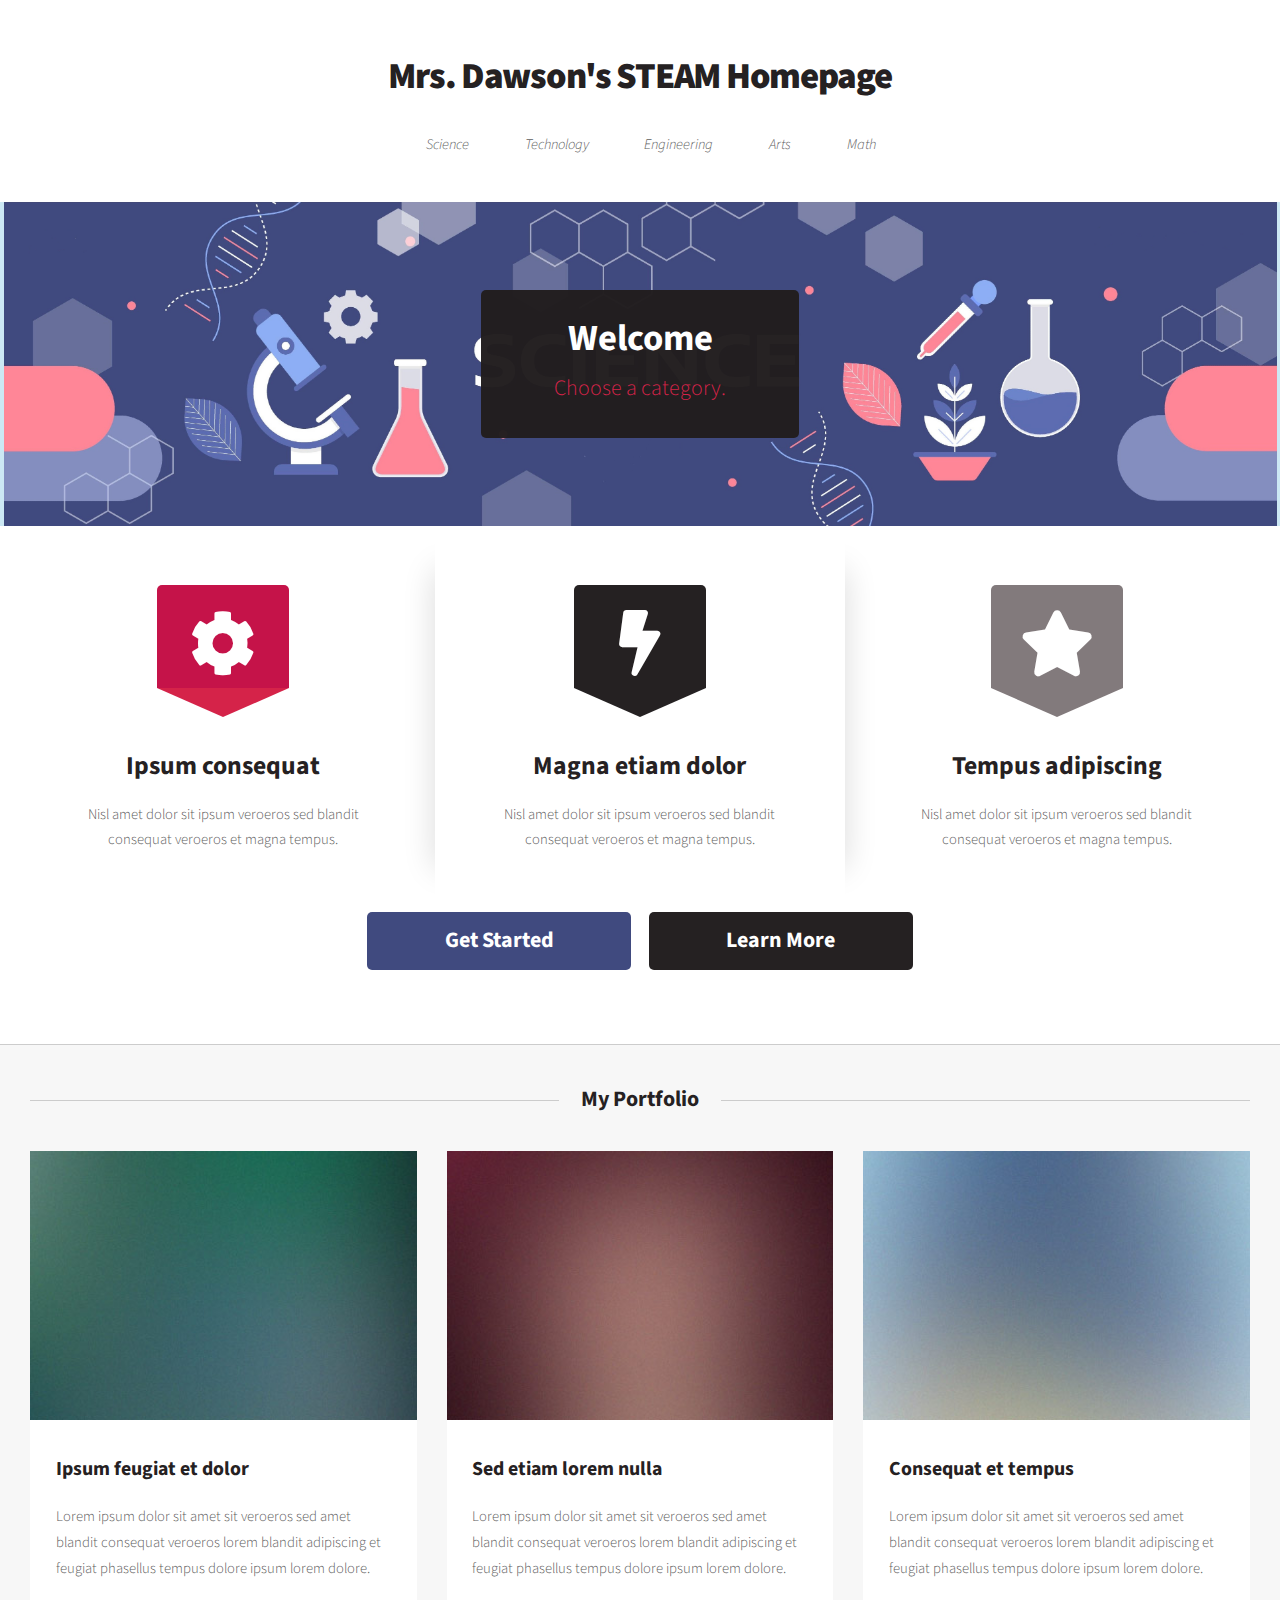
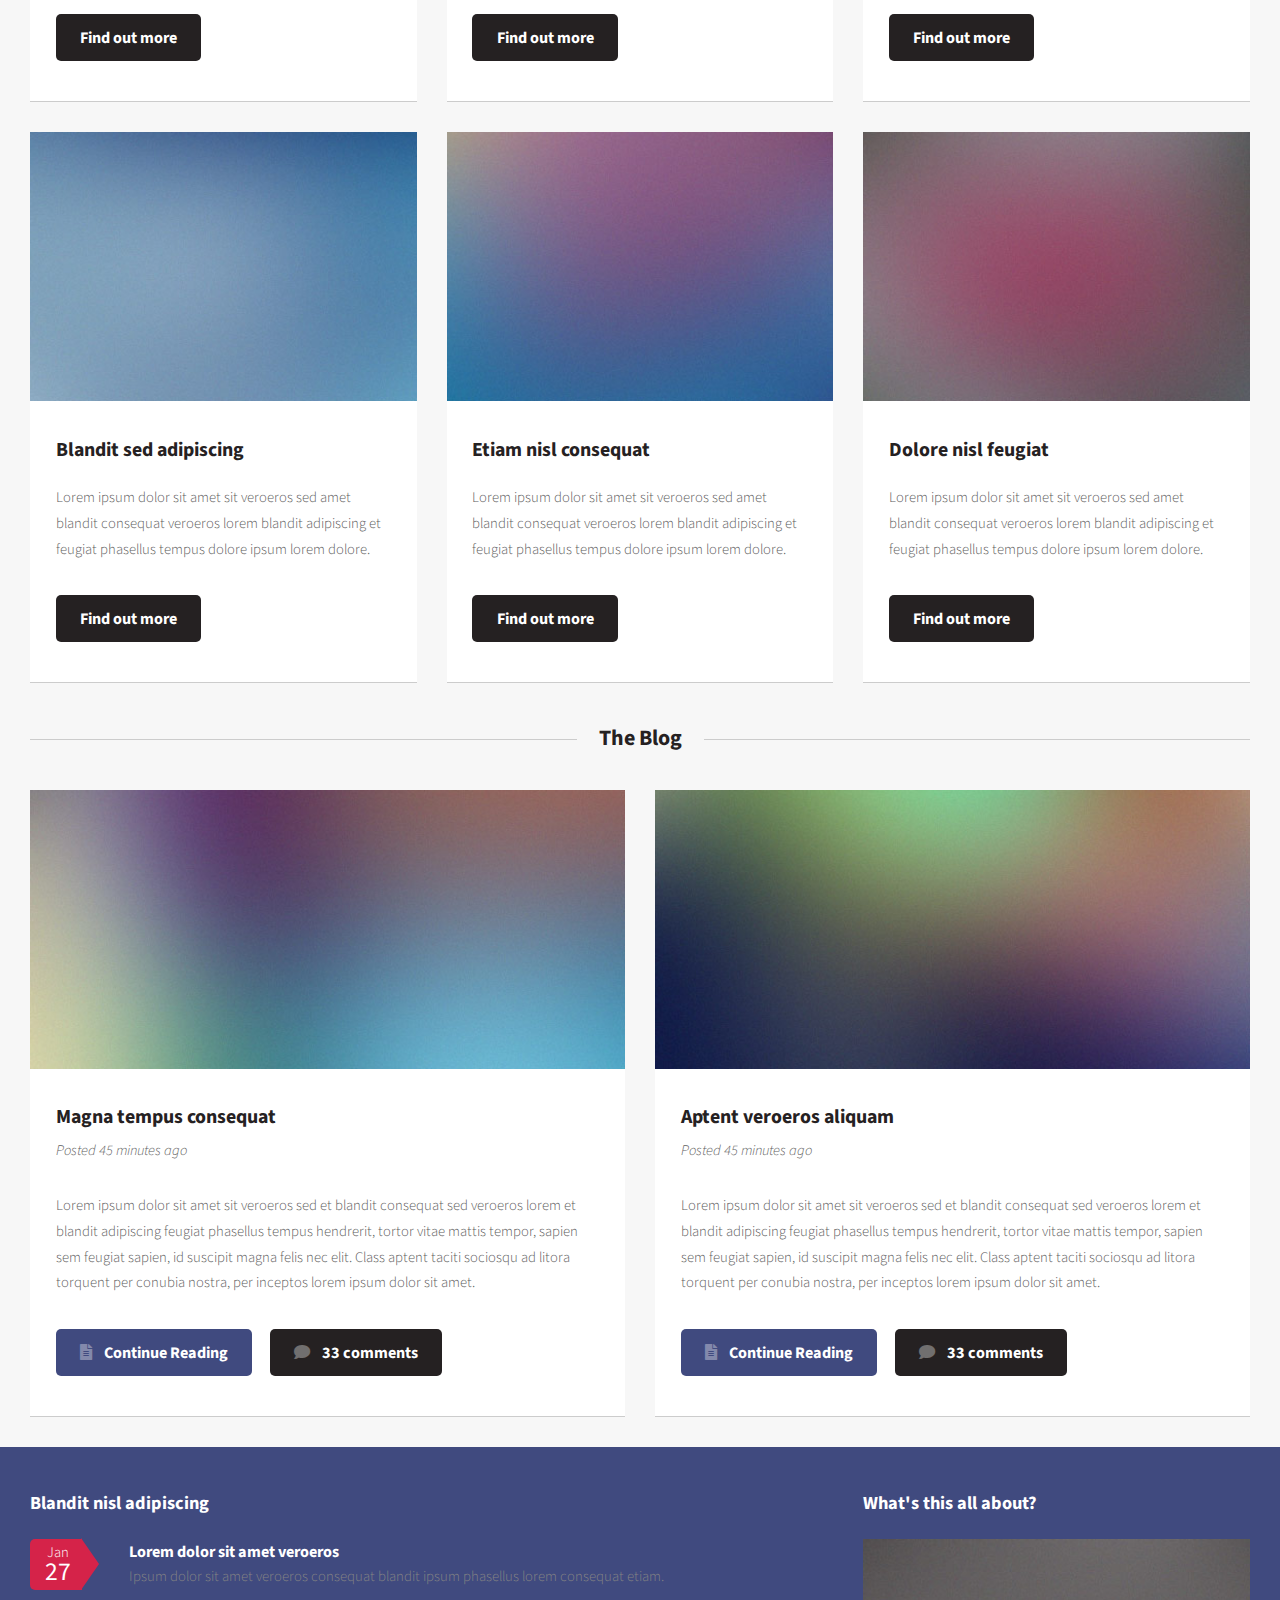
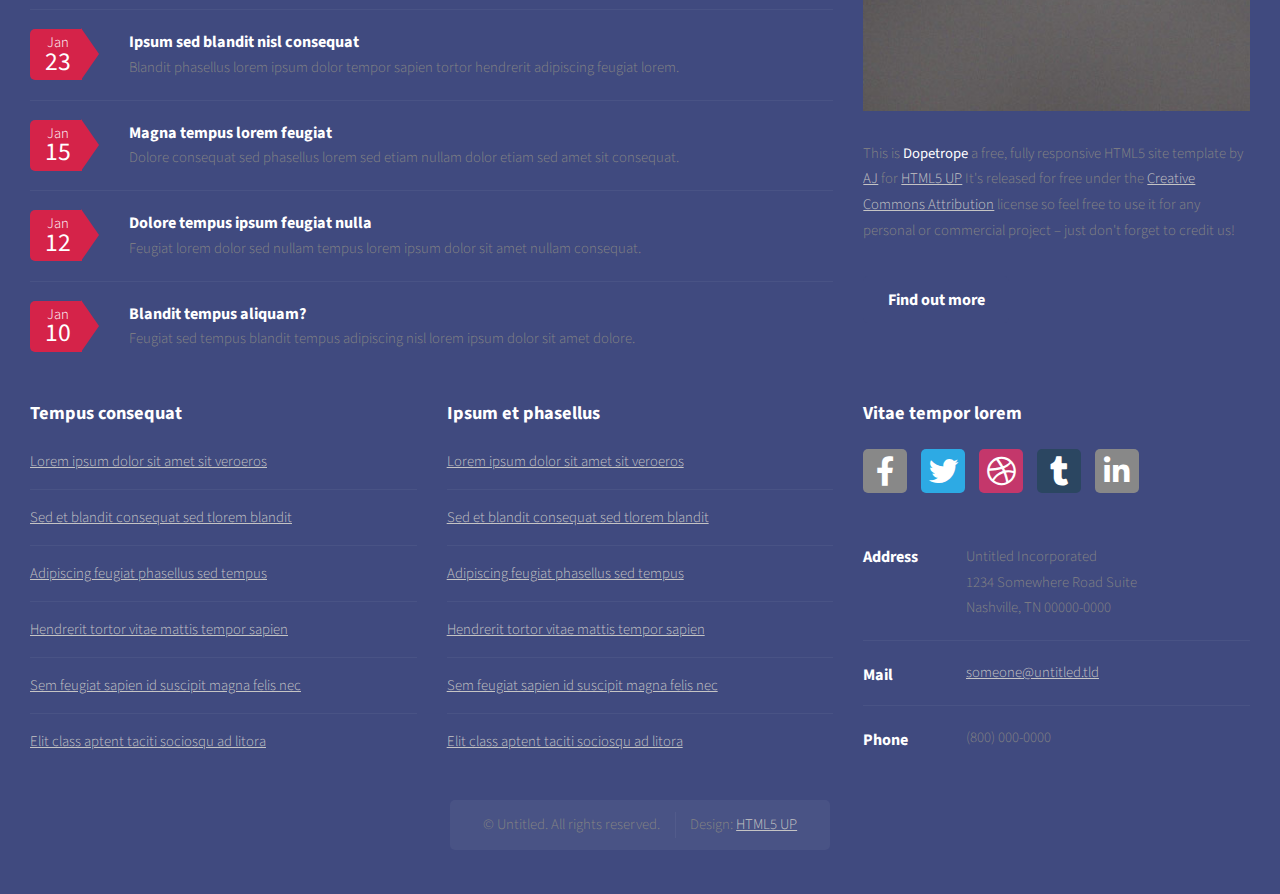
==== commit 186a0ced: "fkhgfgh" ====
--- a/index.html
+++ b/index.html
@@ -52,7 +52,7 @@
 					<!-- Banner -->
 						<section id="banner">
 							<header>
-								<h2>Howdy, welcome</h2>
+								<h2>Welcome</h2>
 								<p>Choose a category.</p>
 							</header>
 						</section>
--- a/assets/css/main.css
+++ b/assets/css/main.css
@@ -83,7 +83,7 @@
 	}
 
 	body {
-		background: #3e44f0;
+		background: #404a7f;
 		background-image: url("images/bg02.png");
 	}
 
@@ -152,7 +152,7 @@
 	}
 
 	a {
-		color: #3e44f0;
+		color: #404a7f;
 		text-decoration: underline;
 	}
 
@@ -1614,7 +1614,7 @@
 		cursor: pointer;
 		border: 0;
 		border-radius: 5px;
-		background: #3e44f0;
+		background: #404a7f;
 		color: #fff !important;
 		font-weight: 700;
 		outline: 0;
@@ -1632,7 +1632,7 @@
 		input[type="reset"]:hover,
 		button:hover,
 		.button:hover {
-			background: #3e44f0;
+			background: #404a7f;
 		}
 
 		input[type="button"]:active,
@@ -2116,11 +2116,11 @@
 					background: #f3f3f3;
 				}
 
-				#nav > ul > li.current > a {
+			/*	#nav > ul > li.current > a {
 					background: #d52349;
 					color: #fff !important;
 					font-weight: 700;
-				}
+				} */
 
 	.dropotron {
 		border-radius: 5px;
